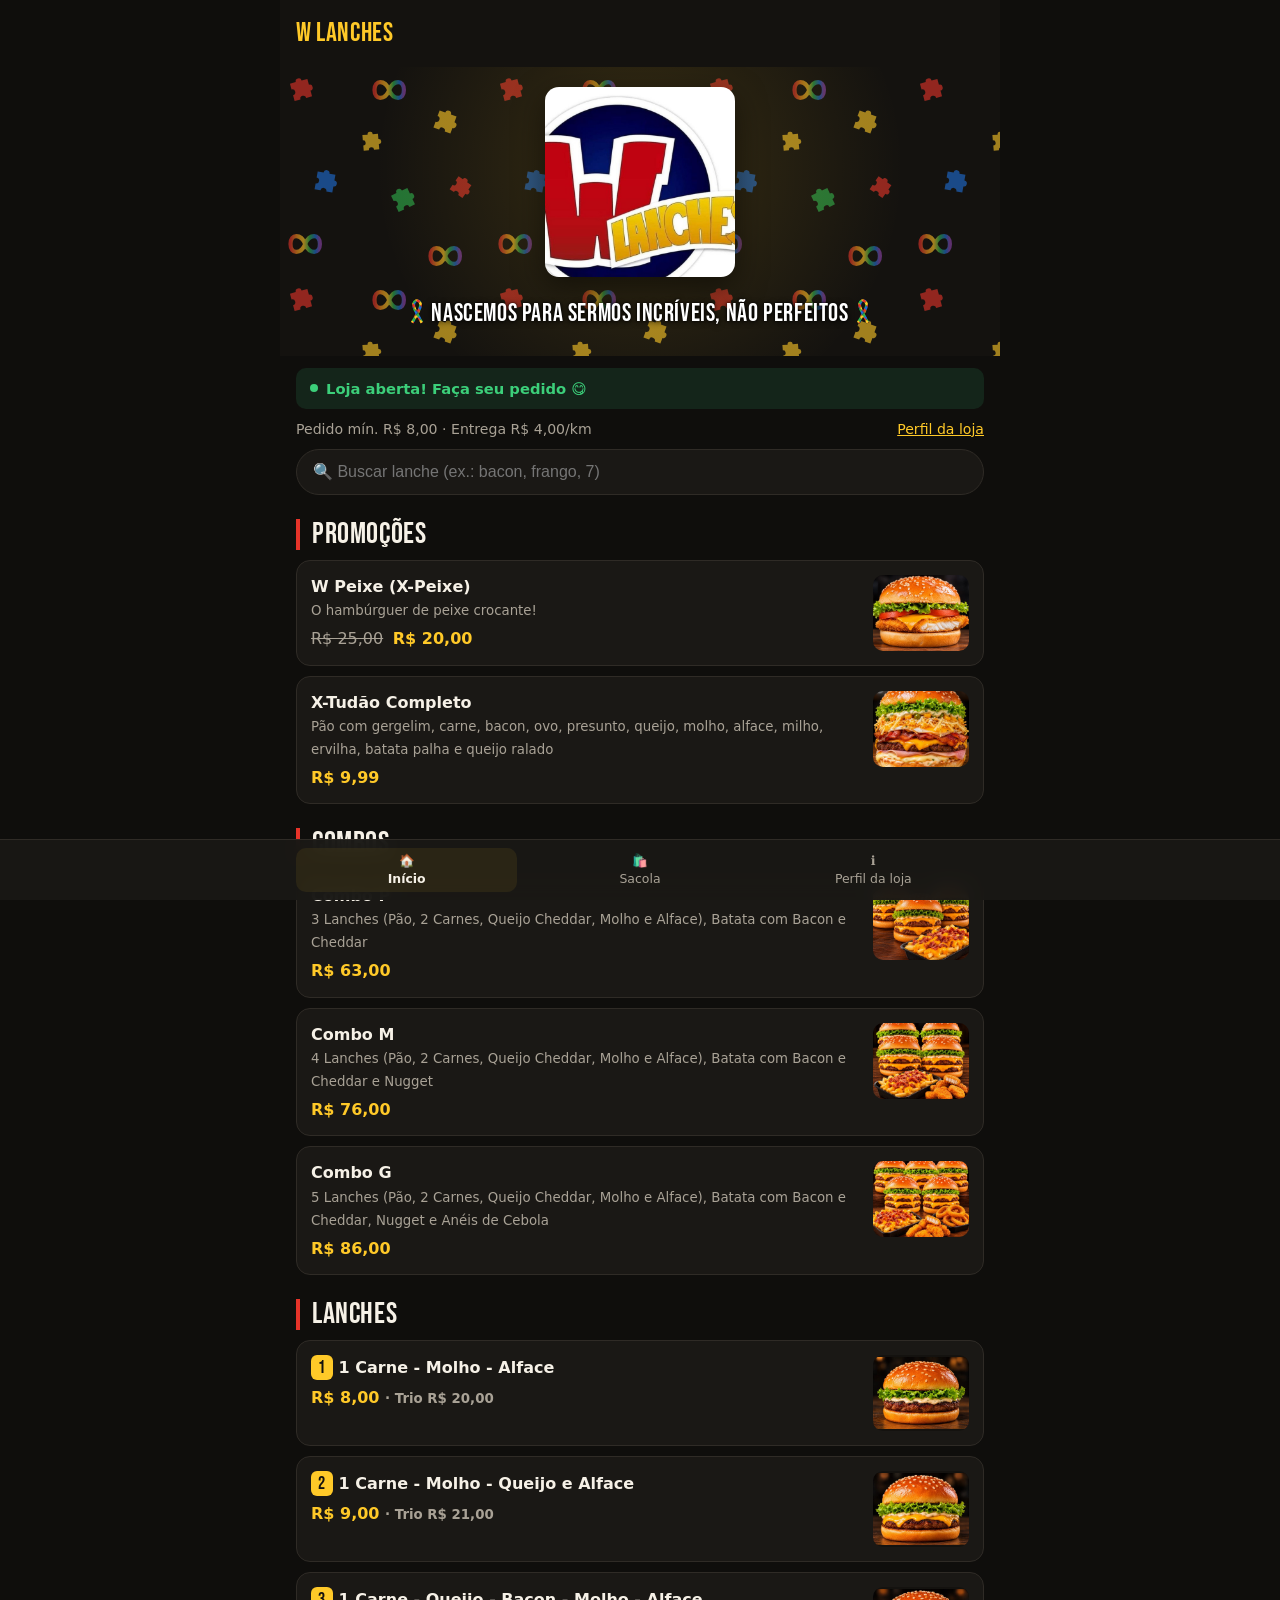
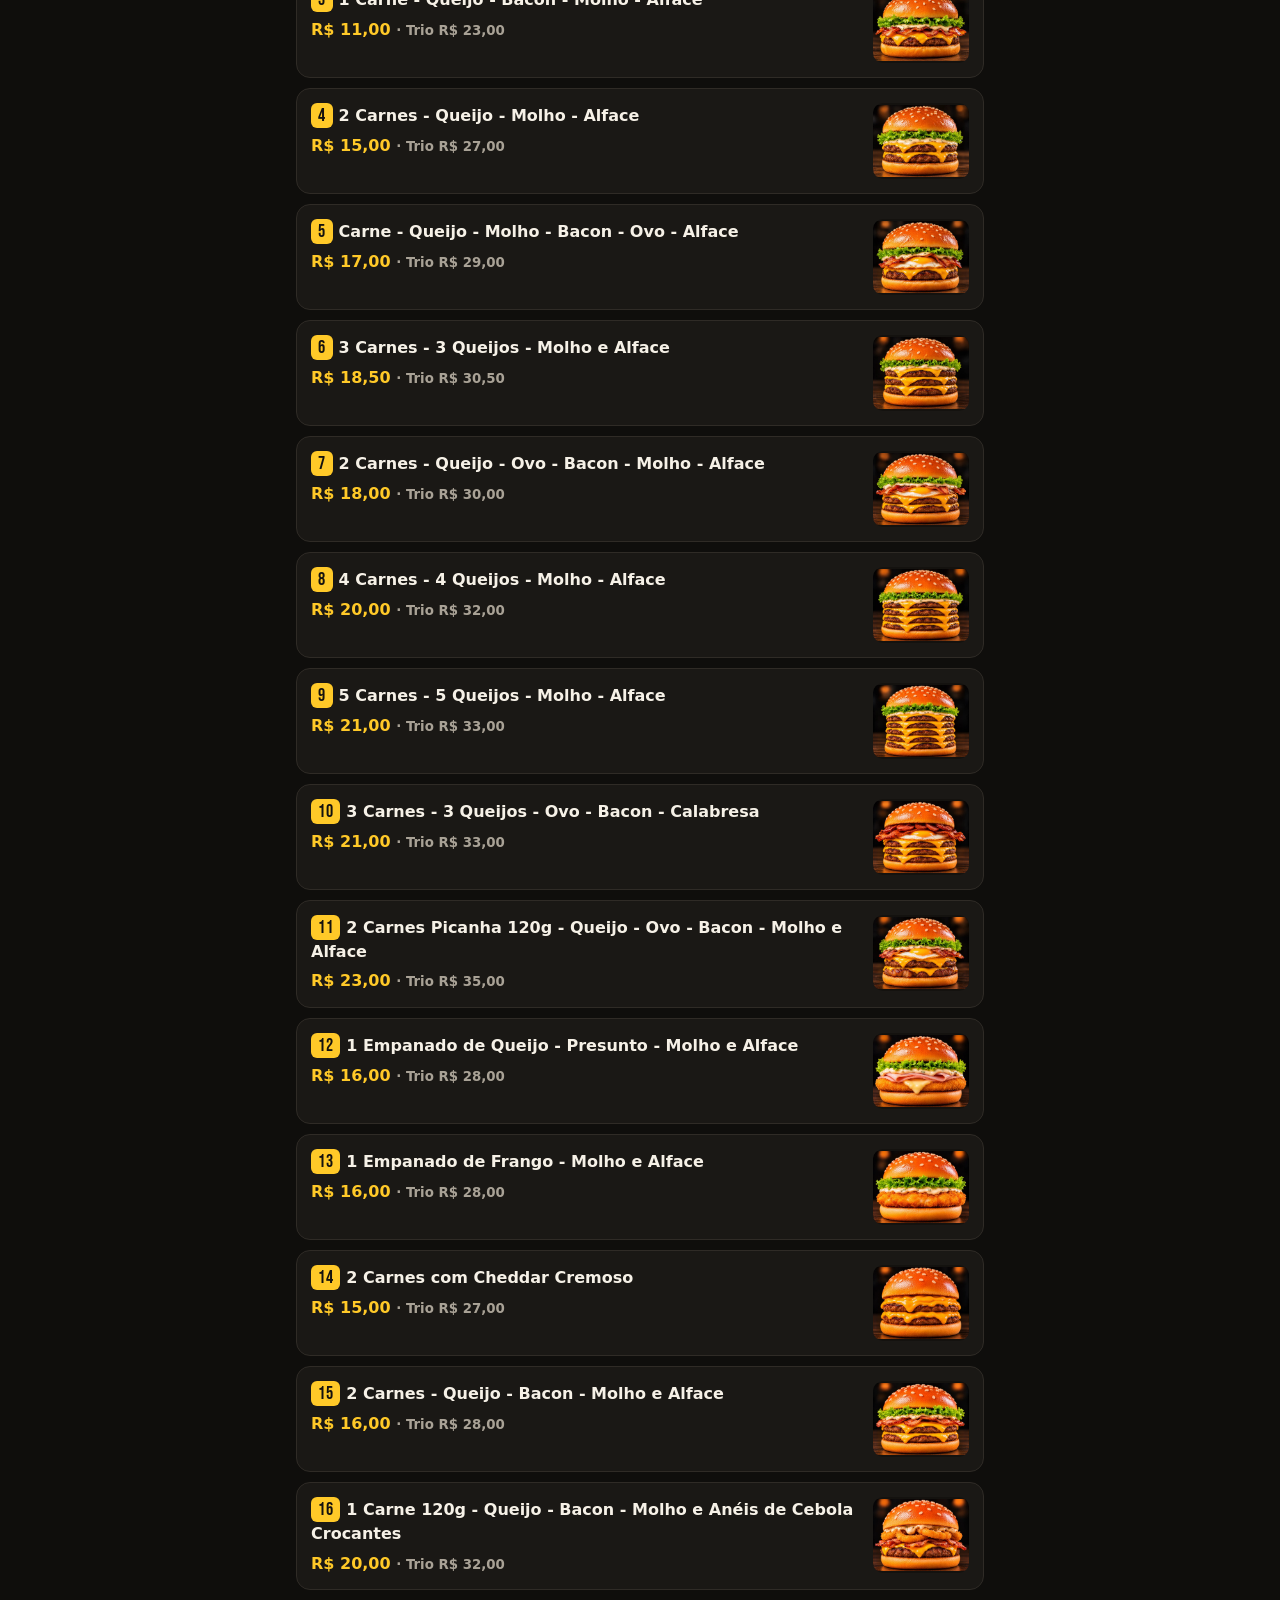
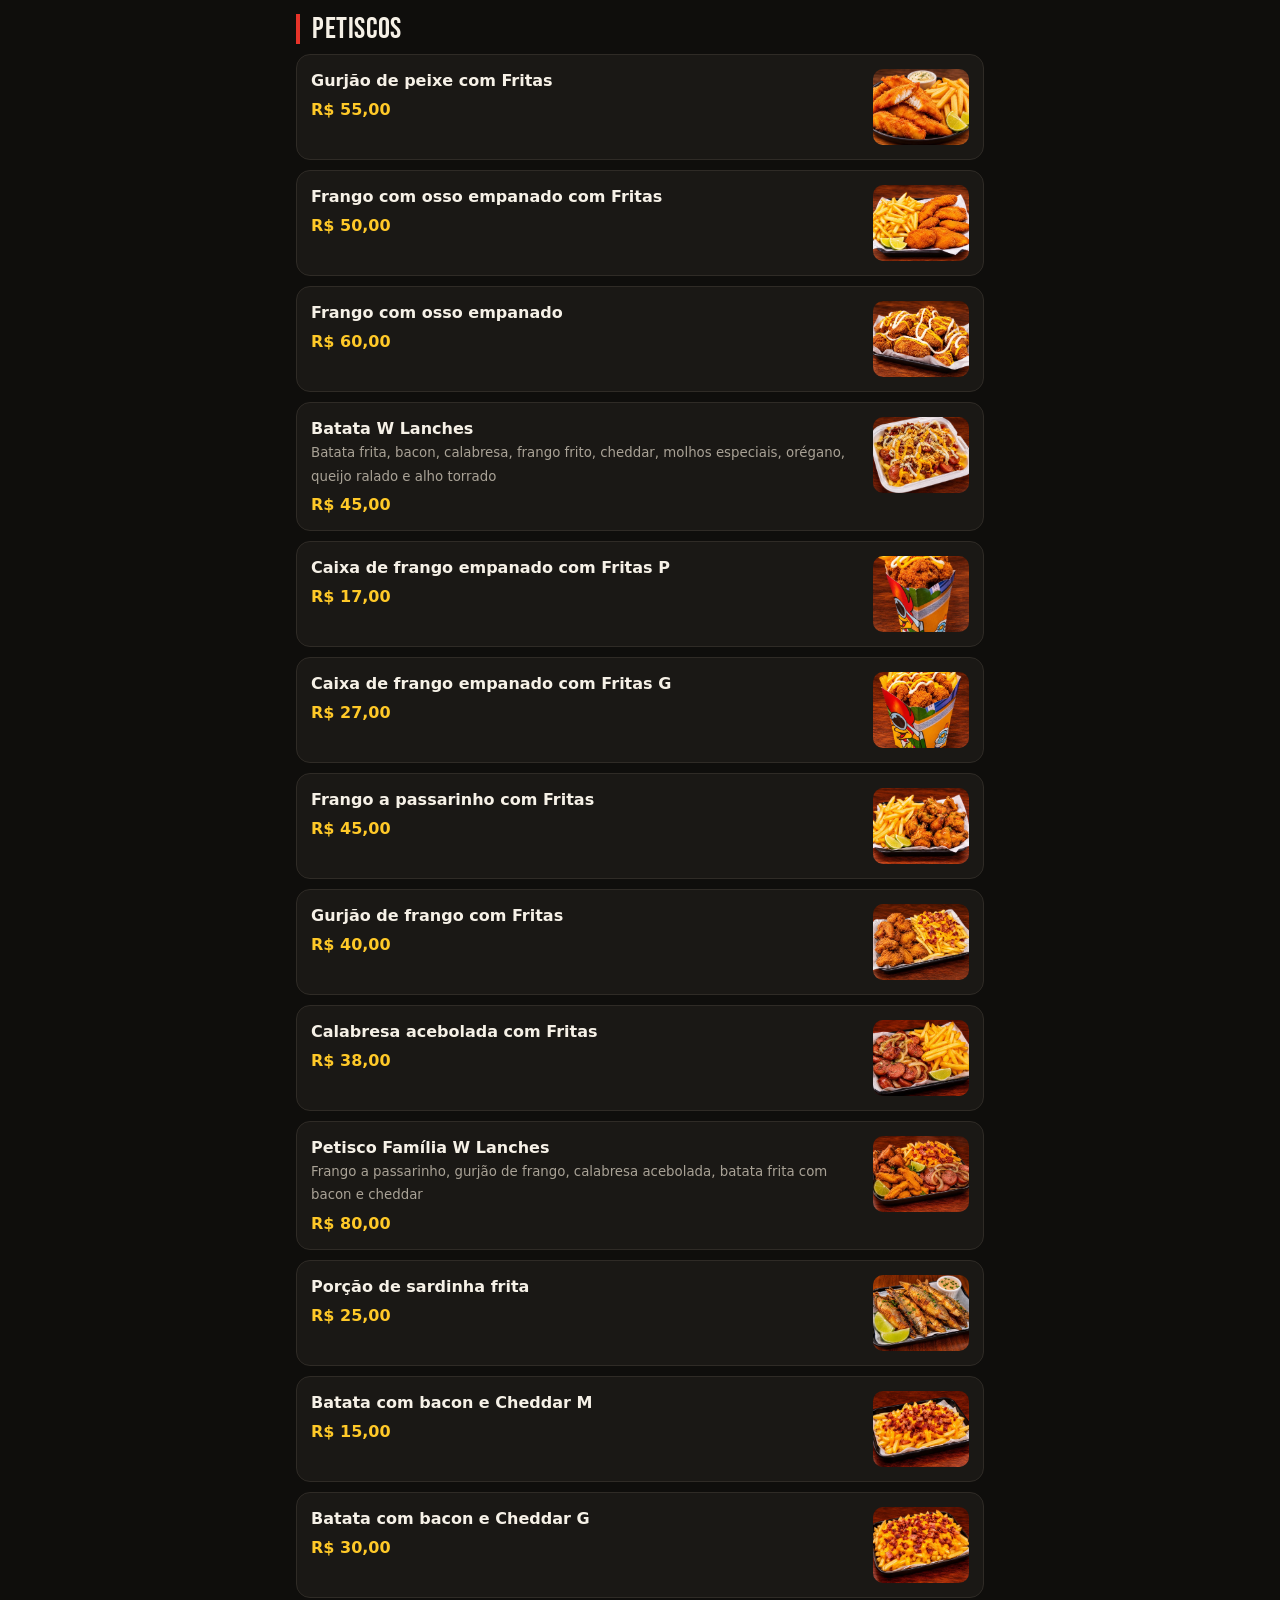
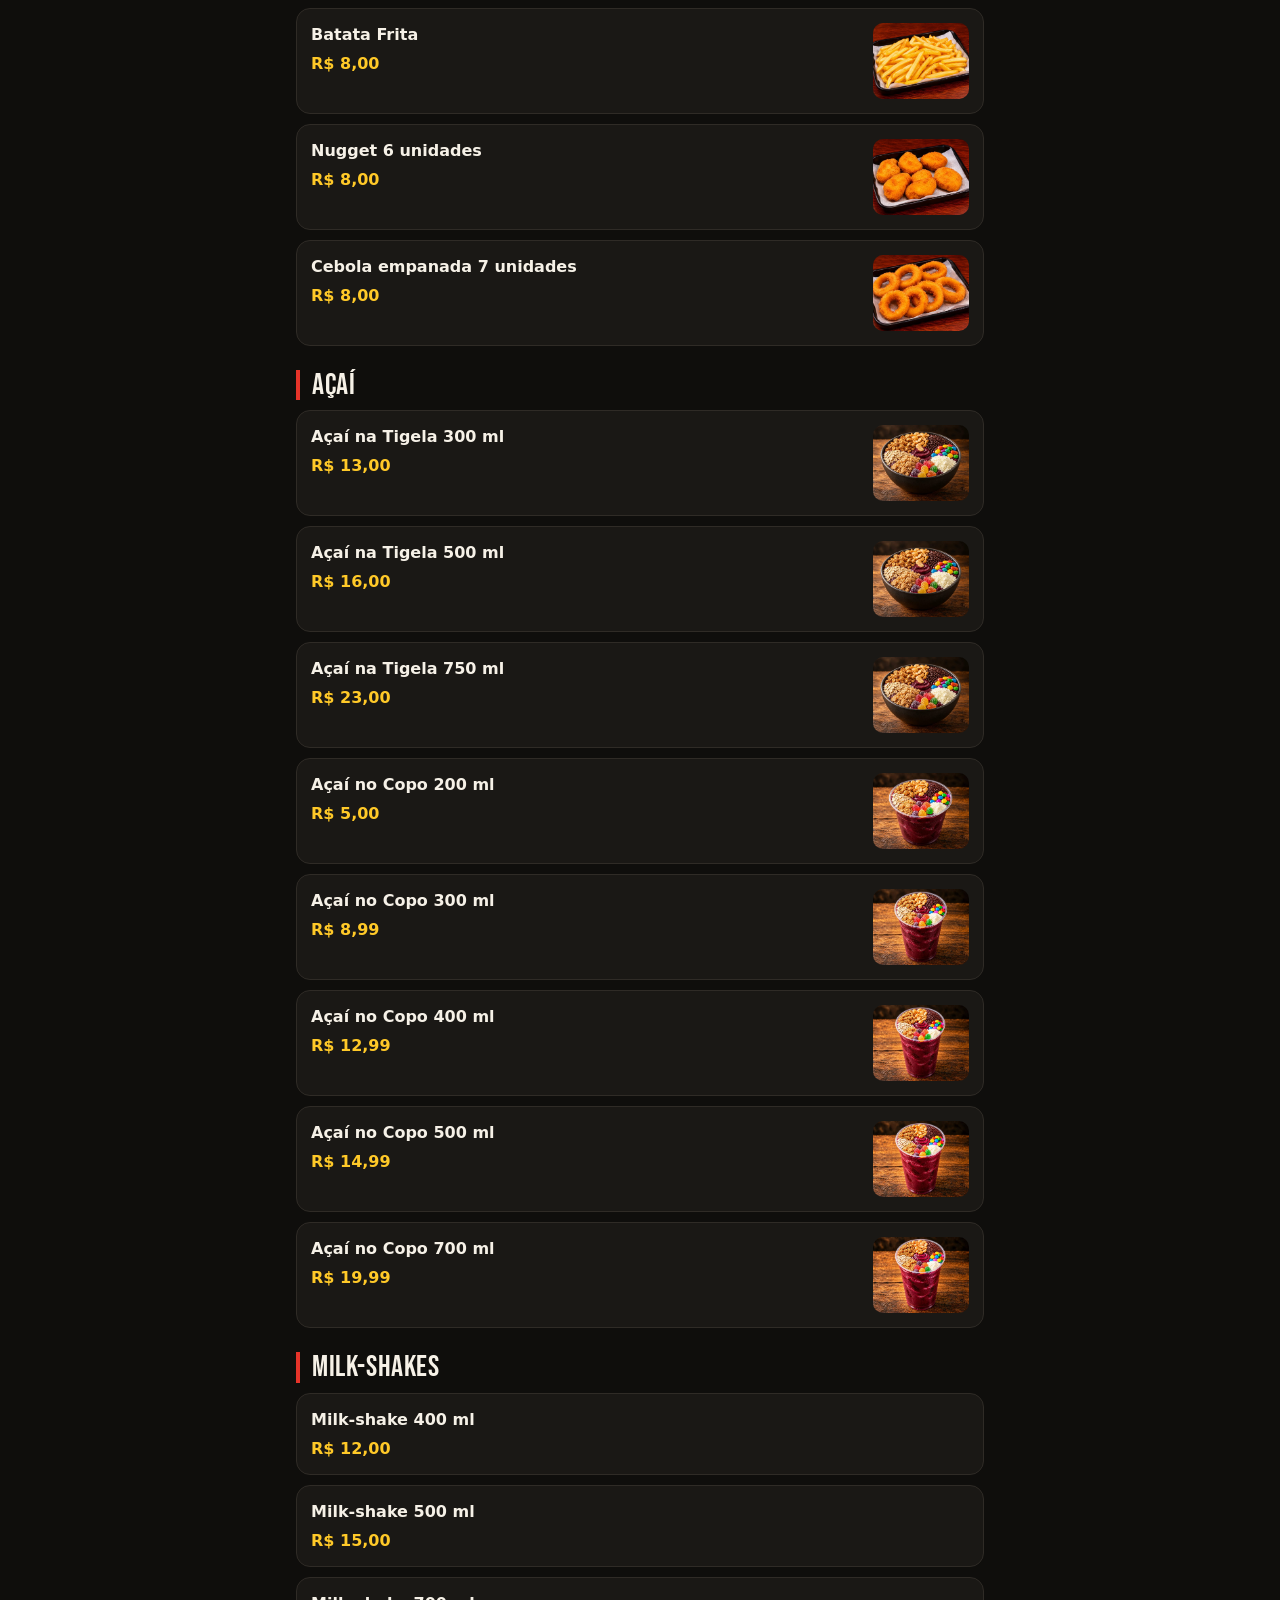
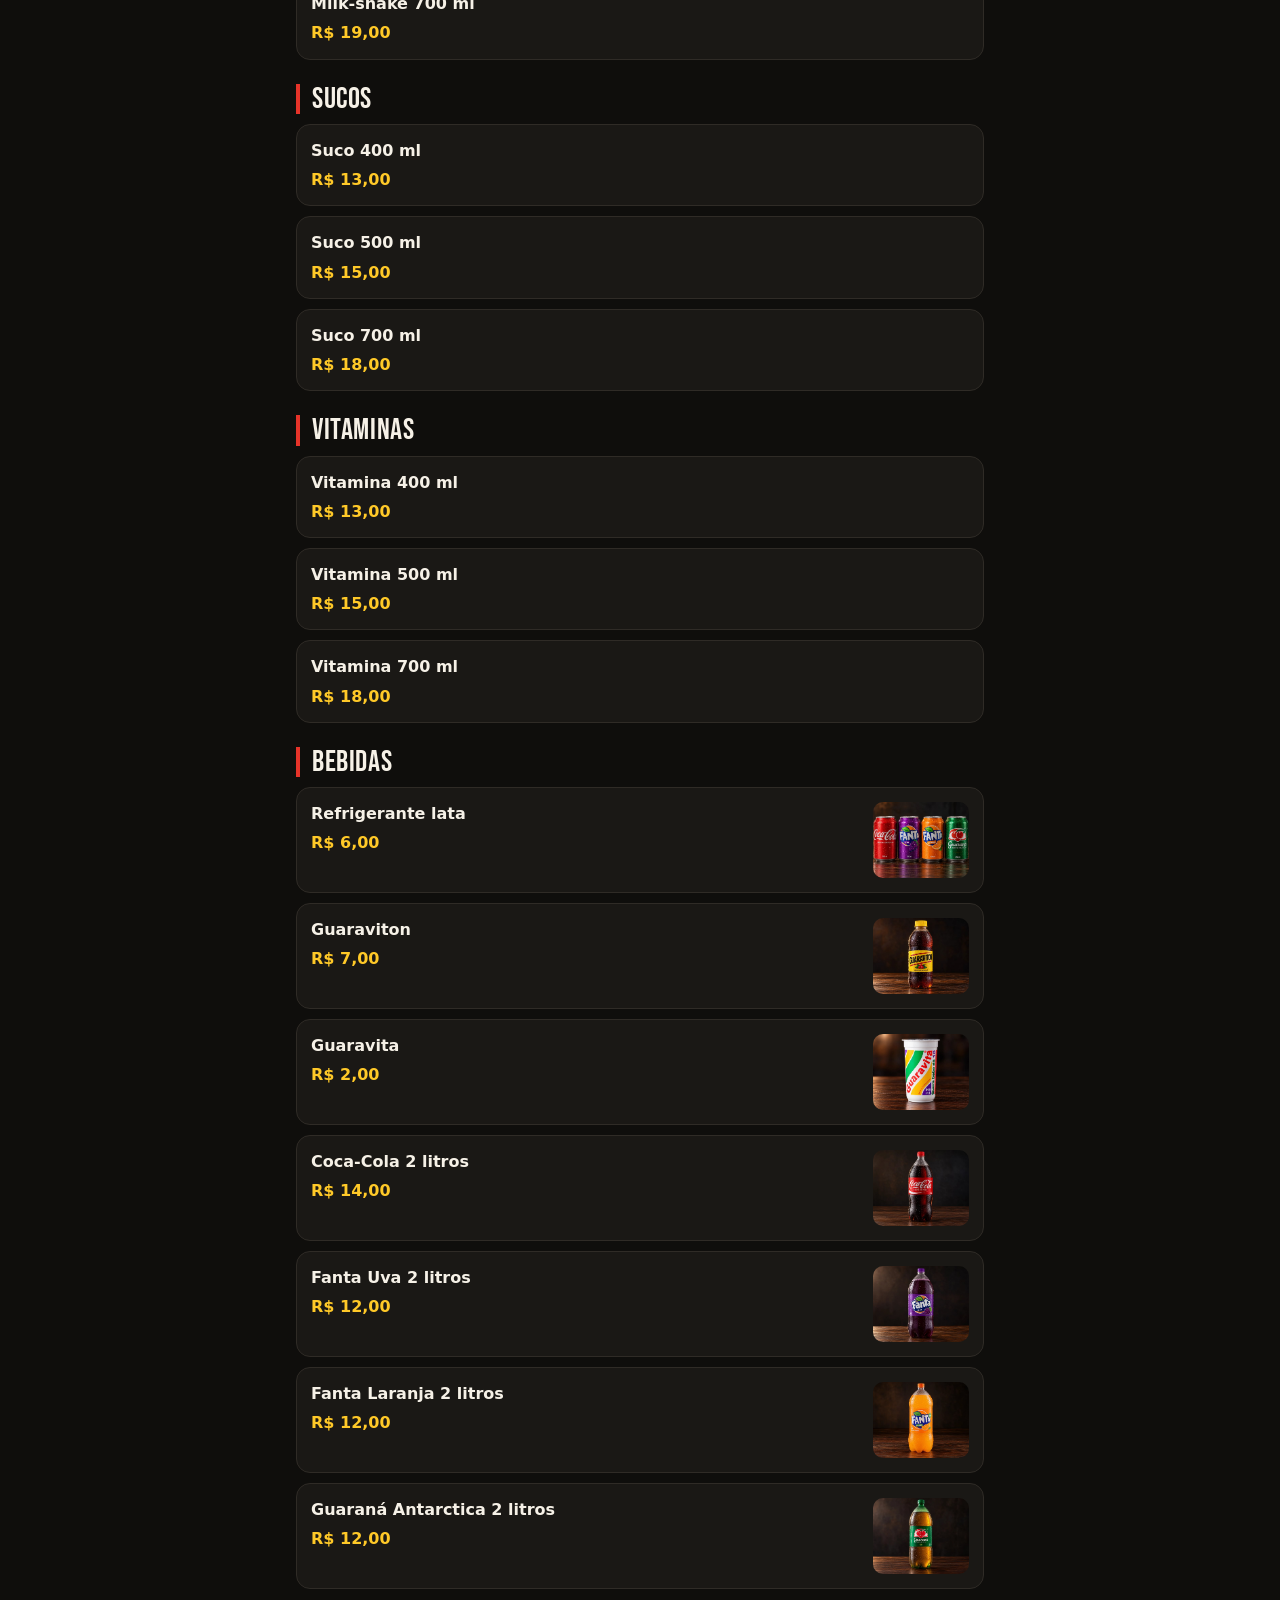
==== lanchonete/index.html @ 554df3c5 "Site W Lanches: cardápio, pedidos pelo WhatsApp, entrega e impressão Co-Authored-By: Claude Opus 5.5" ====
<!doctype html>
<html lang="pt-BR" class="escuro">
<head>
<meta charset="utf-8">
<meta name="viewport" content="width=device-width, initial-scale=1">
<title>W Lanches</title>
<meta name="description" content="W Lanches: aqui você pede pelo número. Monte seu pedido e envie pelo WhatsApp.">
<link rel="icon" href="img/icone.png">
<link rel="apple-touch-icon" href="img/icone.png">
<meta name="theme-color" content="#14120f">
<!-- Prévia do link no WhatsApp. ponytail: endereço absoluto; se o endereço do site mudar, troque aqui também -->
<meta property="og:title" content="W Lanches – Aqui você pede pelo número">
<meta property="og:description" content="Lanches, combos e petiscos em Belford Roxo. Monte seu pedido e envie pelo WhatsApp.">
<meta property="og:image" content="https://wlanches.wlanches-rj.workers.dev/img/logo-w.jpg">
<meta property="og:url" content="https://wlanches.wlanches-rj.workers.dev/">
<meta property="og:type" content="website">
<link rel="preconnect" href="https://fonts.googleapis.com">
<link href="https://fonts.googleapis.com/css2?family=Bebas+Neue&display=swap" rel="stylesheet">
<style>
  /* Paleta da marca: amarelo = ação, vermelho do "W" = destaque/alerta.
     Tema claro é o padrão; para voltar ao escuro, troque <html lang="pt-BR"> por <html lang="pt-BR" class="escuro"> */
  :root {
    color-scheme: light;
    --amarelo: #ffc928; --amarelo-forte: #f2b200; --preto: #14120f;
    --fundo: #ffffff; --superficie: #ffffff; --superficie-2: #f6f3ec; --linha: #ebe5d9;
    --texto: #1a1815; --texto-suave: #6b655b;
    --destaque: #c62a20; --vermelho: #e63329; --vermelho-texto: #c62a20; --verde: #1f8a4c;
    --sel: rgba(255,201,40,.2); --rodape: rgba(255,255,255,.96); --sombra: 0 2px 10px rgba(26,24,21,.06);
    --raio: 14px;
  }
  :root.escuro {
    color-scheme: dark;
    --fundo: #0f0e0c; --superficie: #1a1815; --superficie-2: #24211d; --linha: #2f2b26;
    --texto: #f6f1e7; --texto-suave: #a9a296;
    --destaque: var(--amarelo); --vermelho-texto: #ff7a6e; --verde: #3ccf7a;
    --sel: rgba(255,201,40,.08); --rodape: rgba(26,24,21,.96); --sombra: none;
  }
  * { box-sizing: border-box; margin: 0; }
  body { font-family: system-ui, sans-serif; background: var(--fundo); color: var(--texto); line-height: 1.45; }
  .app { max-width: 720px; margin: 0 auto; min-height: 100vh; padding-bottom: 88px; }
  h1, h2, .btn, .num { font-family: "Bebas Neue", Impact, sans-serif; letter-spacing: .6px; font-weight: 400; }
  a { color: var(--destaque); }
  :focus-visible { outline: 2px solid var(--amarelo); outline-offset: 2px; }

  .barra { display: flex; align-items: center; gap: 12px; padding: 14px 16px; background: var(--preto); position: sticky; top: 0; z-index: 2; }
  .barra h1 { font-size: 1.7rem; color: var(--amarelo); flex: 1; }
  .voltar { background: #2a2722; border: 0; color: #fff; font-size: 1.4rem; width: 36px; height: 36px; border-radius: 50%; cursor: pointer; }

  .status { margin: 12px 16px 0; padding: 10px 14px; border-radius: 10px; font-weight: 700; font-size: .92rem; display: flex; align-items: center; gap: 8px; }
  .status::before { content: ""; width: 8px; height: 8px; border-radius: 50%; background: currentColor; }
  .status.aberto { background: rgba(60,207,122,.12); color: var(--verde); }
  .status.fechado { background: rgba(230,51,41,.14); color: var(--vermelho-texto); }
  .linha-info { display: flex; justify-content: space-between; gap: 8px; padding: 10px 16px; font-size: .88rem; color: var(--texto-suave); }

  .topo { text-align: center; padding: 20px 16px 24px; background: radial-gradient(circle at 50% 35%, rgba(255,201,40,.16), transparent 65%), url(img/simbolos.svg) 0 0 / 210px 210px, var(--preto); }
  .topo img { max-width: 190px; width: 50%; height: auto; border-radius: var(--raio); box-shadow: 0 10px 30px rgba(0,0,0,.5); }
  .junto { white-space: nowrap; }
  .quebra { display: none; }
  @media (max-width: 600px) { .quebra { display: inline; } .app .topo h2 { font-size: 1.35rem; } }
  .fita { height: 1em; width: auto; vertical-align: -0.12em; margin: 0 6px; }
  .topo h2 { color: #fff; font-size: 1.55rem; margin-top: 12px; text-shadow: 0 1px 6px #000, 0 0 2px #000; }

  .busca { display: block; width: calc(100% - 32px); margin: 0 16px 8px; padding: 13px 16px; border-radius: 999px; border: 1px solid var(--linha); background: var(--superficie); color: var(--texto); font-size: 1rem; }
  .categoria { color: var(--texto); font-size: 1.9rem; margin: 24px 16px 10px; padding-left: 12px; border-left: 4px solid var(--vermelho); line-height: 1; }

  .produto { display: flex; gap: 14px; margin: 0 16px 10px; padding: 14px; background: var(--superficie); border: 1px solid var(--linha); border-radius: var(--raio); box-shadow: var(--sombra); cursor: pointer; text-decoration: none; color: inherit; transition: border-color .15s, transform .15s; }
  .produto:hover, .produto:focus-visible { border-color: var(--amarelo-forte); transform: translateY(-1px); }
  .produto .txt { flex: 1; }
  .produto b { display: block; font-weight: 650; }
  .produto small { color: var(--texto-suave); }
  .de { color: var(--texto-suave); font-weight: 400; margin-right: 4px; }
  .preco { color: var(--destaque); font-weight: 800; margin-top: 6px; }
  .produto img { width: 96px; height: 76px; object-fit: contain; background: var(--preto); border-radius: 10px; flex-shrink: 0; }
  .num { display: inline-block; background: var(--amarelo); color: var(--preto); padding: 0 7px; border-radius: 6px; margin-right: 6px; font-size: 1.15rem; line-height: 1.4; }

  .detalhe img { width: 100%; height: 240px; object-fit: contain; background: var(--preto); }
  .bloco { padding: 16px; }
  .bloco h2 { font-size: 1.7rem; }
  .bloco p { color: var(--texto-suave); }
  .titulo-sec { background: var(--superficie-2); padding: 10px 16px; font-size: .8rem; font-weight: 700; text-transform: uppercase; letter-spacing: .08em; color: var(--texto-suave); display: flex; justify-content: space-between; align-items: center; }
  .titulo-sec small { background: var(--amarelo); color: var(--preto); padding: 2px 8px; border-radius: 999px; font-size: .7rem; }
  .opcao { display: flex; justify-content: space-between; align-items: center; gap: 12px; padding: 14px 16px; border-bottom: 1px solid var(--linha); cursor: pointer; transition: background .15s; }
  .opcao:has(input:checked) { background: var(--sel); }
  .opcao input { width: 20px; height: 20px; accent-color: var(--amarelo); vertical-align: middle; margin-left: 6px; }
  textarea, input[type=text], input[type=tel], select { width: 100%; padding: 12px 14px; border-radius: 10px; border: 1px solid var(--linha); background: var(--superficie); color: var(--texto); font: inherit; }
  textarea:focus, input:focus, select:focus { border-color: var(--amarelo-forte); outline: none; }
  label.campo { display: block; margin: 14px 0 6px; font-weight: 600; font-size: .92rem; }

  .rodape { position: fixed; bottom: 0; left: 0; right: 0; background: var(--rodape); backdrop-filter: blur(8px); border-top: 1px solid var(--linha); z-index: 3; }
  .rodape .dentro { max-width: 720px; margin: 0 auto; display: flex; gap: 12px; padding: 12px 16px; align-items: center; }
  .qtd { display: flex; align-items: center; gap: 12px; font-weight: 700; }
  .qtd button { width: 36px; height: 36px; border-radius: 50%; border: 0; background: var(--superficie-2); color: var(--destaque); font-size: 1.3rem; cursor: pointer; }
  .qtd button:hover { background: var(--linha); }
  .btn { flex: 1; display: block; text-align: center; background: var(--amarelo); color: var(--preto); border: 0; padding: 13px 18px; border-radius: 12px; font-size: 1.45rem; cursor: pointer; text-decoration: none; box-shadow: 0 6px 18px rgba(255,201,40,.22); transition: background .15s; }
  .btn:hover { background: var(--amarelo-forte); }
  .btn:disabled { background: var(--superficie-2); color: var(--texto-suave); box-shadow: none; cursor: not-allowed; }

  .nav { justify-content: space-around; padding-top: 8px !important; padding-bottom: 8px !important; }
  .nav a { color: var(--texto-suave); text-decoration: none; text-align: center; font-size: .78rem; flex: 1; padding: 4px 0; border-radius: 10px; }
  .nav a.ativo { color: var(--texto); font-weight: 700; background: var(--sel); }
  .nav .contador { background: var(--vermelho); color: #fff; border-radius: 999px; padding: 0 7px; font-size: .72rem; margin-left: 4px; font-weight: 700; }

  .item-sacola { display: flex; gap: 12px; justify-content: space-between; align-items: center; margin: 10px 16px; padding: 14px; background: var(--superficie); border: 1px solid var(--linha); border-radius: var(--raio); box-shadow: var(--sombra); }
  .dica { color: var(--texto-suave); font-size: .85rem; font-weight: 400; }
  .btn-sec { display: block; width: 100%; margin-top: 10px; padding: 12px; border-radius: 10px; border: 1px solid var(--amarelo); background: none; color: var(--amarelo); font: inherit; font-weight: 700; cursor: pointer; }
  #infoTaxa { margin-top: 8px; }
  .remover { background: none; border: 0; color: var(--vermelho-texto); font: inherit; font-size: .88rem; font-weight: 700; padding: 6px 0 0; cursor: pointer; }
  .item-sacola small { color: var(--texto-suave); display: block; }
  .totais { margin: 0 16px; padding: 14px; background: var(--superficie-2); border-radius: var(--raio); }
  .totais div { display: flex; justify-content: space-between; padding: 3px 0; color: var(--texto-suave); }
  .totais .total { font-weight: 800; font-size: 1.2rem; color: var(--destaque); border-top: 1px solid var(--linha); margin-top: 6px; padding-top: 8px; }
  .vazio { text-align: center; padding: 48px 16px; color: var(--texto-suave); }
  .lista-info div { display: flex; justify-content: space-between; padding: 10px 16px; border-bottom: 1px solid var(--linha); }
  .lista-info .hoje { font-weight: 700; background: var(--sel); }
  .aviso { position: fixed; left: 50%; bottom: 96px; transform: translateX(-50%); background: var(--texto); color: var(--fundo); padding: 10px 20px; border-radius: 999px; font-weight: 700; z-index: 4; box-shadow: 0 8px 24px rgba(0,0,0,.4); }
  img.escuro { background: var(--preto) !important; }
  .produto img.foto { object-fit: cover; } /* fotos reais preenchem a miniatura */
  [hidden] { display: none !important; }
</style>
</head>
<body>
<div class="app" id="app"></div>
<nav class="rodape" id="nav"><div class="dentro nav">
  <a href="#/" data-v="inicio">🏠<br>Início</a>
  <a href="#/sacola" data-v="sacola">🛍️<br>Sacola<span class="contador" id="contador" hidden></span></a>
  <a href="#/perfil" data-v="perfil">ℹ️<br>Perfil da loja</a>
</div></nav>
<div class="aviso" id="aviso" hidden role="status"></div>

<script>
// ===== Dados da loja: edite aqui =====
const LOJA = {
  nome: "W Lanches",
  whatsapp: "5521992465470",           // 55 + DDD + número, só dígitos
  endereco: "Av. Bob Kennedy, Lote 12, Quadra 16, Loja A – Nova Piam, Belford Roxo – RJ, 26115-560",
  pedidoMinimo: 8,
  telefone: "(21) 99246-5470",
  instagram: "wlanches0",
  taxaKm: 4,                           // entrega: R$ por km, arredondando o km para cima
  lat: -22.7392161, lon: -43.393849,  // pino "Wlanches" no Google Maps
  // Domingo até sábado. "" = fechado. Formato "HH:MM-HH:MM"
  horarios: ["16:00-23:59", "", "", "14:00-22:00", "14:00-22:00", "14:00-23:59", "14:00-23:59"],
  pagamentos: ["Pix", "Cartão", "Dinheiro"],
};

// [descrição, preço sanduíche, preço trio]. A foto é img/<número>.jpg
const LANCHES = [
  ["1 Carne - Molho - Alface", 8, 20],
  ["1 Carne - Molho - Queijo e Alface", 9, 21],
  ["1 Carne - Queijo - Bacon - Molho - Alface", 11, 23],
  ["2 Carnes - Queijo - Molho - Alface", 15, 27],
  ["Carne - Queijo - Molho - Bacon - Ovo - Alface", 17, 29],
  ["3 Carnes - 3 Queijos - Molho e Alface", 18.5, 30.5],
  ["2 Carnes - Queijo - Ovo - Bacon - Molho - Alface", 18, 30],
  ["4 Carnes - 4 Queijos - Molho - Alface", 20, 32],
  ["5 Carnes - 5 Queijos - Molho - Alface", 21, 33],
  ["3 Carnes - 3 Queijos - Ovo - Bacon - Calabresa", 21, 33],
  ["2 Carnes Picanha 120g - Queijo - Ovo - Bacon - Molho e Alface", 23, 35],
  ["1 Empanado de Queijo - Presunto - Molho e Alface", 16, 28],
  ["1 Empanado de Frango - Molho e Alface", 16, 28],
  ["2 Carnes com Cheddar Cremoso", 15, 27],
  ["2 Carnes - Queijo - Bacon - Molho e Alface", 16, 28],
  ["1 Carne 120g - Queijo - Bacon - Molho e Anéis de Cebola Crocantes", 20, 32],
];

// [nome, descrição, preço, foto]
const COMBOS = [
  ["Combo P", "3 Lanches (Pão, 2 Carnes, Queijo Cheddar, Molho e Alface), Batata com Bacon e Cheddar", 63, "img/combo-p-foto.jpg"],
  ["Combo M", "4 Lanches (Pão, 2 Carnes, Queijo Cheddar, Molho e Alface), Batata com Bacon e Cheddar e Nugget", 76, "img/combo-m-foto.jpg"],
  ["Combo G", "5 Lanches (Pão, 2 Carnes, Queijo Cheddar, Molho e Alface), Batata com Bacon e Cheddar, Nugget e Anéis de Cebola", 86, "img/combo-g-foto.jpg"],
];

// [nome, descrição, preço, preço antigo ("de"), foto, mostra os molhos especiais grátis?]
const PROMOCOES = [
  ["W Peixe (X-Peixe)", "O hambúrguer de peixe crocante!", 20, 25, "img/promo-peixe-foto.jpg"],
  ["X-Tudão Completo", "Pão com gergelim, carne, bacon, ovo, presunto, queijo, molho, alface, milho, ervilha, batata palha e queijo ralado", 9.99, null, "img/promo-xtudao-foto.jpg", true],
];

// [nome, preço, foto (opcional), descrição (opcional)]
const PETISCOS = [
  ["Gurjão de peixe com Fritas", 55, "img/petisco-1.jpg"],
  ["Frango com osso empanado com Fritas", 50, "img/petisco-2.jpg"],
  ["Frango com osso empanado", 60, "img/petisco-3.jpg"],
  ["Batata W Lanches", 45, "img/petisco-4.jpg", "Batata frita, bacon, calabresa, frango frito, cheddar, molhos especiais, orégano, queijo ralado e alho torrado"],
  ["Caixa de frango empanado com Fritas P", 17, "img/petisco-5.jpg"],
  ["Caixa de frango empanado com Fritas G", 27, "img/petisco-6.jpg"],
  ["Frango a passarinho com Fritas", 45, "img/petisco-7.jpg"],
  ["Gurjão de frango com Fritas", 40, "img/petisco-8.jpg"],
  ["Calabresa acebolada com Fritas", 38, "img/petisco-9.jpg"],
  ["Petisco Família W Lanches", 80, "img/petisco-10.jpg", "Frango a passarinho, gurjão de frango, calabresa acebolada, batata frita com bacon e cheddar"],
  ["Porção de sardinha frita", 25, "img/petisco-11.jpg"],
  ["Batata com bacon e Cheddar M", 15, "img/petisco-12.jpg"],
  ["Batata com bacon e Cheddar G", 30, "img/petisco-13.jpg"],
  ["Batata Frita", 8, "img/petisco-14.jpg"],
  ["Nugget 6 unidades", 8, "img/petisco-15.jpg"],
  ["Cebola empanada 7 unidades", 8, "img/petisco-16.jpg"],
];

// [nome, preço]
const ACAI = [
  ["Açaí na Tigela 300 ml", 13, "img/acai-tigela.jpg"],
  ["Açaí na Tigela 500 ml", 16, "img/acai-tigela.jpg"],
  ["Açaí na Tigela 750 ml", 23, "img/acai-tigela.jpg"],
  ["Açaí no Copo 200 ml", 5, "img/acai-copo-200.jpg"],
  ["Açaí no Copo 300 ml", 8.99, "img/acai-copo-300.jpg"],
  ["Açaí no Copo 400 ml", 12.99, "img/acai-copo-400.jpg"],
  ["Açaí no Copo 500 ml", 14.99, "img/acai-copo-500.jpg"],
  ["Açaí no Copo 700 ml", 19.99, "img/acai-copo-700.jpg"],
];

// Sabores de refri lata para o Trio
// Açaí: acompanhamentos (marcar quantos quiser, sem custo) e calda (escolher uma)
const ACOMPANHAMENTOS = ["Granola", "Amendoim", "Granulado", "Disquete", "Aveia", "Paçoca", "Jujuba", "Leite em pó", "Biscoitinho"];
const CALDAS = ["Maracujá", "Chocolate", "Uva", "Morango", "Leite condensado", "Chocolate branco"];

const REFRIS = ["Coca-Cola", "Coca-Cola Zero", "Fanta Uva", "Fanta Laranja", "Sprite", "Guaraná Antarctica"]; // vazio = não pergunta o sabor

// Lanches: complementos e molhos especiais grátis (marcar quantos quiser)
const COMPLEMENTOS = ["Milho", "Ervilha", "Queijo ralado", "Batata palha"];
const MOLHOS = ["Maionese de bacon", "Molho tártaro", "Barbecue", "Molho verde"];

// Adicionais que aparecem nos lanches: [nome, preço]
const ADICIONAIS = [
  ["Picanha", 7],
  ["Hambúrguer", 5],
  ["Cheddar", 3],
  ["Bacon", 3],
  ["Ovo", 3],
  ["Picles", 3],
];
// =====================================

// [nome, preço]; o sabor é escolhido na tela do produto
const MILKSHAKES = [["Milk-shake 400 ml", 12], ["Milk-shake 500 ml", 15], ["Milk-shake 700 ml", 19]];
const SABORES_MILKSHAKE = ["Morango", "Maracujá", "Uva", "Doce de leite", "Ovomaltine"];
// [nome, preço, foto (opcional)]
const SUCOS = [["Suco 400 ml", 13], ["Suco 500 ml", 15], ["Suco 700 ml", 18]];
const VITAMINAS = [["Vitamina 400 ml", 13], ["Vitamina 500 ml", 15], ["Vitamina 700 ml", 18]];
const SABORES_SUCO = ["Manga", "Morango", "Maracujá", "Abacaxi"]; // vale para suco e vitamina

// [nome, preço, escolhas (null = nenhuma): [[título, opções]], foto]
const BEBIDAS = [
  ["Refrigerante lata", 6, [["Sabor", REFRIS]], "img/bebida-latas-hd.jpg"],
  ["Guaraviton", 7, null, "img/bebida-guaraviton-hd.jpg"],
  ["Guaravita", 2, null, "img/bebida-guaravita-hd.jpg"],
  ["Coca-Cola 2 litros", 14, null, "img/bebida-coca-2l-hd.jpg"],
  ["Fanta Uva 2 litros", 12, null, "img/bebida-fanta-uva-2l-hd.jpg"],
  ["Fanta Laranja 2 litros", 12, null, "img/bebida-fanta-laranja-2l-hd.jpg"],
  ["Guaraná Antarctica 2 litros", 12, null, "img/bebida-guarana-2l-hd.jpg"],
];

// Tudo numa lista só; o índice aqui é o id usado na sacola e em #/produto/<id>
const ITENS = [
  ...PROMOCOES.map(([titulo, desc, sand, de, img, molhos]) => ({ cat: "Promoções", titulo, desc, sand, de, img, molhos })),
  ...COMBOS.map(([titulo, desc, sand, img]) => ({ cat: "Combos", titulo, desc, sand, img })),
  ...LANCHES.map(([desc, sand, trio], i) => ({ cat: "Lanches", num: i + 1, titulo: `Nº ${i + 1}`, desc, sand, trio, img: `img/lanche-${i + 1}.jpg` })),
  ...PETISCOS.map(([titulo, sand, img, desc = ""]) => ({ cat: "Petiscos", titulo, desc, sand, img })),
  ...ACAI.map(([titulo, sand, img]) => ({ cat: "Açaí", titulo, desc: "", sand, img })),
  ...MILKSHAKES.map(([titulo, sand]) => ({ cat: "Milk-shakes", titulo, desc: "", sand, escolhas: [["Sabor", SABORES_MILKSHAKE]] })),
  ...SUCOS.map(([titulo, sand, img]) => ({ cat: "Sucos", titulo, desc: "", sand, img, escolhas: [["Sabor", SABORES_SUCO]] })),
  ...VITAMINAS.map(([titulo, sand, img]) => ({ cat: "Vitaminas", titulo, desc: "", sand, img, escolhas: [["Sabor", SABORES_SUCO]] })),
  ...BEBIDAS.map(([titulo, sand, escolhas, img]) => ({ cat: "Bebidas", titulo, desc: "", sand, escolhas: escolhas || undefined, img })),
];
const SEM_OBS = ["Milk-shakes", "Sucos", "Vitaminas", "Bebidas"]; // categorias sem campo de observações
const CATEGORIAS = [...new Set(ITENS.map(i => i.cat))];

const DIAS = ["Domingo", "Segunda", "Terça", "Quarta", "Quinta", "Sexta", "Sábado"];
const real = v => v.toLocaleString("pt-BR", { style: "currency", currency: "BRL" });
const esc = s => String(s).replace(/[&<>"']/g, c => `&#${c.charCodeAt(0)};`);
const app = document.getElementById("app");

// ponytail: horário que passa da meia-noite (ex. "18:00-02:00") conta como aberto de madrugada no mesmo dia da semana, não no dia seguinte
function estaAberto(agora = new Date()) {
  const h = LOJA.horarios[agora.getDay()];
  if (!h) return false;
  const [ini, fim] = h.split("-").map(t => { const [a, b] = t.split(":"); return +a * 60 + +b; });
  const min = agora.getHours() * 60 + agora.getMinutes();
  return fim > ini ? min >= ini && min < fim : min >= ini || min < fim;
}
function textoStatus() {
  if (estaAberto()) return "Loja aberta! Faça seu pedido 😋";
  const h = LOJA.horarios[new Date().getDay()];
  return h ? `Loja fechada, abre hoje às ${h.split("-")[0]}` : "Loja fechada hoje";
}

// Sacola: [{ n, trio, adds: [índices de ADICIONAIS], qtd, obs }]. Fica salva só neste navegador.
let sacola = [];
const CHAVE = "sacola-v5"; // muda sempre que a ordem do cardápio muda (ids antigos apontariam pro item errado)
try { sacola = JSON.parse(localStorage.getItem(CHAVE)) || []; } catch {}
const salvar = () => { try { localStorage.setItem(CHAVE, JSON.stringify(sacola)); } catch {} atualizarContador(); };
const somaAdds = adds => (adds || []).reduce((s, a) => s + ADICIONAIS[a][1], 0);
const precoItem = i => ((i.trio ? ITENS[i.n].trio : ITENS[i.n].sand) + somaAdds(i.adds)) * i.qtd;
const subtotal = () => sacola.reduce((s, i) => s + precoItem(i), 0);
const nomeItem = i => ITENS[i.n].titulo + (ITENS[i.n].trio == null ? "" : i.trio ? ` (Trio${i.refri ? ` – ${i.refri}` : ""})` : " (Sanduíche)")
  + (i.adds?.length ? ` + ${i.adds.map(a => ADICIONAIS[a][0]).join(", ")}` : "");
const selo = it => it.num ? `<span class="num">${it.num}</span>${it.desc}` : it.titulo;

function atualizarContador() {
  const c = document.getElementById("contador");
  const qtd = sacola.reduce((s, i) => s + i.qtd, 0);
  c.textContent = qtd; c.hidden = !qtd;
}
function avisar(msg) {
  const a = document.getElementById("aviso");
  a.textContent = msg; a.hidden = false;
  clearTimeout(avisar.t); avisar.t = setTimeout(() => a.hidden = true, 2000);
}
const barra = (titulo, voltar) => `<div class="barra">${voltar ? `<button class="voltar" onclick="history.length > 1 ? history.back() : location.hash='#/'" aria-label="Voltar">‹</button>` : ""}<h1>${titulo}</h1></div>`;
const statusHTML = () => `<div class="status ${estaAberto() ? "aberto" : "fechado"}">${textoStatus()}</div>`;

// ===== Telas =====
function telaInicio() {
  app.innerHTML = `
    ${barra(LOJA.nome)}
    <div class="topo">
      <img src="img/logo-w.jpg" alt="Logo ${LOJA.nome}" width="600" height="600">
      <h2>
        <span class="junto"><svg class="fita" viewBox="0 0 60 92" role="img" aria-label="Fita da conscientização do autismo">
          <defs><pattern id="fitaPz" width="24" height="24" patternUnits="userSpaceOnUse" patternTransform="rotate(45)">
            <rect width="12" height="12" fill="#e63329"/><rect x="12" width="12" height="12" fill="#ffc928"/>
            <rect y="12" width="12" height="12" fill="#1e6fd9"/><rect x="12" y="12" width="12" height="12" fill="#2bb24c"/>
          </pattern></defs>
          <path d="M12 88 38 40C47 24 43 6 30 6S13 24 22 40l26 48" fill="none" stroke="#000" stroke-width="13"/>
          <path d="M12 88 38 40C47 24 43 6 30 6S13 24 22 40l26 48" fill="none" stroke="url(#fitaPz)" stroke-width="11"/>
        </svg>Nascemos</span> para sermos incríveis,<br class="quebra"> não
        <span class="junto">perfeitos<svg class="fita" viewBox="0 0 60 92" role="img" aria-label="Fita da conscientização do autismo">
          <path d="M12 88 38 40C47 24 43 6 30 6S13 24 22 40l26 48" fill="none" stroke="#000" stroke-width="13"/>
          <path d="M12 88 38 40C47 24 43 6 30 6S13 24 22 40l26 48" fill="none" stroke="url(#fitaPz)" stroke-width="11"/>
        </svg></span>
      </h2>
    </div>
    ${statusHTML()}
    <div class="linha-info"><span>Pedido mín. ${real(LOJA.pedidoMinimo)} · Entrega ${real(LOJA.taxaKm)}/km</span><a href="#/perfil">Perfil da loja</a></div>
    <input class="busca" id="busca" type="search" placeholder="🔍 Buscar lanche (ex.: bacon, frango, 7)" aria-label="Buscar lanche">
    <div id="lista"></div>`;
  const lista = document.getElementById("lista");
  const desenhar = (q = "") => {
    const semAcento = t => t.normalize("NFD").replace(/[\u0300-\u036f]/g, "").toLowerCase();
    q = semAcento(q.trim());
    const achados = ITENS.map((it, id) => [it, id]).filter(([it]) => !q || semAcento(`${it.titulo} ${it.desc}`).includes(q) || String(it.num) === q);
    lista.innerHTML = achados.length ? CATEGORIAS.map(cat => {
      const daCat = achados.filter(([it]) => it.cat === cat);
      return daCat.length ? `<h2 class="categoria">${cat}</h2>` + daCat.map(([it, id]) => `
      <a class="produto" href="#/produto/${id}">
        <div class="txt"><b>${selo(it)}</b>${it.num ? "" : `<small>${it.desc}</small>`}
          <div class="preco">${it.de ? `<s class="de">${real(it.de)}</s> ` : ""}${real(it.sand)}${it.trio ? ` <small>· Trio ${real(it.trio)}</small>` : ""}</div></div>
        ${it.img ? `<img class="${it.num ? "" : "escuro foto"}" src="${it.img}" alt="" width="96" height="72" loading="lazy">` : ""}
      </a>`).join("") : "";
    }).join("") : `<p class="vazio">Nenhum lanche encontrado.</p>`;
  };
  document.getElementById("busca").oninput = e => desenhar(e.target.value);
  desenhar();
}

function telaProduto(n) {
  const it = ITENS[n];
  if (!it) return (location.hash = "#/");
  let trio = false, qtd = 1, adds = [];
  app.innerHTML = `
    ${barra("Detalhes do produto", true)}
    ${it.img ? `<div class="detalhe"><img class="${it.num ? "" : "escuro"}" src="${it.img}" alt="${it.titulo}" width="196" height="106"></div>` : ""}
    <div class="bloco"><h2>${selo(it)}</h2>${it.num ? "" : `<p>${it.desc}</p>`}<div class="preco">${it.trio ? "a partir de " : ""}${it.de ? `<s class="de">${real(it.de)}</s> ` : ""}${real(it.sand)}</div></div>
    ${it.trio ? `
    <div class="titulo-sec">Como você quer? <small>Obrigatório</small></div>
    <label class="opcao"><span>Só o sanduíche</span><span>${real(it.sand)} <input type="radio" name="tipo" value="0" checked></span></label>
    <label class="opcao"><span>Trio<br><small style="color:var(--texto-suave)">Lanche + batata frita + refri lata</small></span><span>${real(it.trio)} <input type="radio" name="tipo" value="1"></span></label>
    <div class="bloco" id="campoRefri" hidden>
      <label class="campo" for="refri">Sabor do refri</label>
      <select id="refri">${REFRIS.map(r => `<option>${r}</option>`).join("")}</select>
    </div>` : ""}
    ${it.num ? `
    <div class="titulo-sec">Adicionais <small>Opcional</small></div>
    ${ADICIONAIS.map(([nome, preco], a) => `<label class="opcao"><span>${nome}</span><span>+ ${real(preco)} <input type="checkbox" name="add" value="${a}"></span></label>`).join("")}
    <div class="titulo-sec">Complementos <small>Grátis</small></div>
    ${COMPLEMENTOS.map(c => `<label class="opcao"><span>${c}</span><input type="checkbox" name="compl" value="${c}"></label>`).join("")}
` : ""}
    ${it.num || it.molhos ? `
    <div class="titulo-sec">Molhos especiais <small>Grátis</small></div>
    ${MOLHOS.map(m => `<label class="opcao"><span>${m}</span><input type="checkbox" name="molho" value="${m}"></label>`).join("")}` : ""}
    ${(it.escolhas || []).map(([titulo, opcoes], g) => `
    <div class="titulo-sec">${titulo} · escolha um <small>Obrigatório</small></div>
    ${opcoes.map((o, k) => `<label class="opcao"><span>${o}</span><input type="radio" name="esc${g}" value="${o}" ${k ? "" : "checked"}></label>`).join("")}`).join("")}
    ${it.cat === "Açaí" ? `
    <div class="titulo-sec">Acompanhamentos <small>Grátis</small></div>
    ${ACOMPANHAMENTOS.map(a => `<label class="opcao"><span>${a}</span><input type="checkbox" name="acomp" value="${a}"></label>`).join("")}
    <div class="titulo-sec">Calda · escolha uma <small>Grátis</small></div>
    <label class="opcao"><span>Sem calda</span><input type="radio" name="calda" value="" checked></label>
    ${CALDAS.map(c => `<label class="opcao"><span>${c}</span><input type="radio" name="calda" value="${c}"></label>`).join("")}` : ""}
    ${SEM_OBS.includes(it.cat) ? "" : `
    <div class="titulo-sec">Observações</div>
    <div class="bloco"><textarea id="obs" rows="3" maxlength="200" placeholder="Ex.: tirar cebola, sem molho, etc."></textarea></div>`}
    <div class="rodape"><div class="dentro">
      <div class="qtd"><button id="menos" aria-label="Diminuir">−</button><span id="q">1</span><button id="mais" aria-label="Aumentar">+</button></div>
      <button class="btn" id="add"></button>
    </div></div>`;
  const atualizar = () => {
    document.getElementById("q").textContent = qtd;
    document.getElementById("add").textContent = `Adicionar ${real(((trio ? it.trio : it.sand) + somaAdds(adds)) * qtd)}`;
  };
  app.querySelectorAll("[name=tipo]").forEach(r => r.onchange = () => { trio = r.value === "1"; document.getElementById("campoRefri").hidden = !trio || !REFRIS.length; atualizar(); });
  app.querySelectorAll("[name=add]").forEach(c => c.onchange = () => { adds = [...app.querySelectorAll("[name=add]:checked")].map(x => +x.value); atualizar(); });
  document.getElementById("menos").onclick = () => { if (qtd > 1) qtd--; atualizar(); };
  document.getElementById("mais").onclick = () => { qtd++; atualizar(); };
  document.getElementById("add").onclick = () => {
    const obs = document.getElementById("obs")?.value.trim() || "";
    const refri = trio && REFRIS.length ? document.getElementById("refri").value : "";
    const acomp = [...app.querySelectorAll("[name=acomp]:checked")].map(x => x.value);
    const calda = app.querySelector("[name=calda]:checked")?.value || "";
    const escolhidos = (it.escolhas || []).map(([titulo], g) => `${titulo}: ${app.querySelector(`[name=esc${g}]:checked`).value}`);
    const marcados = nome => [...app.querySelectorAll(`[name=${nome}]:checked`)].map(x => x.value);
    const compl = marcados("compl"), molhos = marcados("molho");
    const extras = [escolhidos.join(", "), acomp.join(", "), calda && `Calda de ${calda.toLowerCase()}`,
      compl.length && `Com ${compl.join(", ").toLowerCase()}`, molhos.length && `Molhos: ${molhos.join(", ")}`].filter(Boolean).join(" · ");
    const igual = sacola.find(i => i.n === n && i.trio === trio && (i.refri || "") === refri && i.obs === obs && String(i.adds || []) === String(adds) && (i.extras || "") === extras);
    igual ? igual.qtd += qtd : sacola.push({ n, trio, refri, adds, extras, qtd, obs });
    salvar();
    avisar("Adicionado à sacola ✔");
    location.hash = "#/";
  };
  atualizar();
}

function telaSacola() {
  if (!sacola.length) {
    app.innerHTML = `${barra("Sacola")}<div class="vazio"><p>Sua sacola está vazia.</p><br><a class="btn" href="#/">Ver cardápio</a></div>`;
    return;
  }
  app.innerHTML = `
    ${barra("Sacola")}
    ${statusHTML()}
    <div class="titulo-sec">Itens</div>
    ${sacola.map((i, k) => `
      <div class="item-sacola">
        <div><b>${nomeItem(i)}</b><small>${ITENS[i.n].desc}</small>${i.extras ? `<small>${i.extras}</small>` : ""}${i.obs ? `<small>Obs.: ${esc(i.obs)}</small>` : ""}<div class="preco">${real(precoItem(i))}</div><button class="remover" data-rm="${k}">🗑 Remover</button></div>
        <div class="qtd"><button data-k="${k}" data-d="-1" aria-label="Diminuir">−</button><span>${i.qtd}</span><button data-k="${k}" data-d="1" aria-label="Aumentar">+</button></div>
      </div>`).join("")}
    <div class="bloco"><a href="#/">+ Adicionar mais itens</a></div>

    <form id="form">
      <div class="titulo-sec">Seus dados</div>
      <div class="bloco">
        <label class="campo" for="nome">Nome</label>
        <input id="nome" type="text" required autocomplete="name" maxlength="60">
        <label class="campo">Como quer receber?</label>
        <label class="opcao"><span>Retirar no local<br><small class="dica">${LOJA.endereco}</small></span><input type="radio" name="receber" value="retirada" checked></label>
        <label class="opcao"><span>Entrega por motoboy<br><small class="dica">${real(LOJA.taxaKm)} por km</small></span><input type="radio" name="receber" value="entrega"></label>
        <div id="campoEntrega" hidden>
          <label class="campo" for="endereco">Endereço de entrega</label>
          <input id="endereco" type="text" maxlength="150" autocomplete="street-address" placeholder="Rua, número, bairro, ponto de referência">
          <button type="button" class="btn-sec" id="calcular">📍 Calcular taxa pela minha localização</button>
          <p class="dica" id="infoTaxa">Toque no botão estando no endereço de entrega.</p>
        </div>
        <label class="campo" for="pagamento">Forma de pagamento</label>
        <select id="pagamento" required>${LOJA.pagamentos.map(p => `<option>${p}</option>`).join("")}</select>
        <div id="campoTroco" hidden>
          <label class="campo" for="troco">Troco para quanto? (opcional)</label>
          <input id="troco" type="text" inputmode="decimal" maxlength="10" placeholder="Ex.: 50">
        </div>
      </div>
      <div class="totais" id="totais"></div>
      <div class="bloco"><button class="btn" id="enviar" type="submit">Enviar pedido pelo WhatsApp</button>
        <p id="erro" class="vazio" style="padding:8px 0" hidden></p></div>
    </form>`;

  app.querySelectorAll(".qtd button").forEach(b => b.onclick = () => {
    const i = sacola[b.dataset.k];
    i.qtd += +b.dataset.d;
    if (i.qtd < 1) sacola.splice(b.dataset.k, 1);
    salvar(); telaSacola();
  });
  app.querySelectorAll("[data-rm]").forEach(b => b.onclick = () => { sacola.splice(b.dataset.rm, 1); salvar(); telaSacola(); });

  const form = document.getElementById("form");
  const ent = { km: null, taxa: null, lat: null, lon: null }; // taxa null = a combinar
  const entrega = () => form.receber.value === "entrega";
  const total = () => subtotal() + (entrega() && ent.taxa ? ent.taxa : 0);
  const info = document.getElementById("infoTaxa");
  document.getElementById("calcular").onclick = () => {
    if (!navigator.geolocation) return (info.textContent = "Seu celular não informou a localização. A taxa será combinada pelo WhatsApp.");
    info.textContent = "Pegando sua localização…";
    navigator.geolocation.getCurrentPosition(async pos => {
      info.textContent = "Calculando a distância…";
      ent.lat = pos.coords.latitude; ent.lon = pos.coords.longitude;
      ent.km = await distanciaKm(ent.lat, ent.lon);
      ent.taxa = taxaEntrega(ent.km);
      info.textContent = `Distância até a loja: ${ent.km.toFixed(1).replace(".", ",")} km → taxa de ${real(ent.taxa)}`;
      atualizar();
    }, () => { info.textContent = "Não conseguimos sua localização. A taxa será combinada pelo WhatsApp."; },
    { enableHighAccuracy: true, timeout: 15000 });
  };
  const atualizar = () => {
    document.getElementById("campoTroco").hidden = form.pagamento.value !== "Dinheiro";
    document.getElementById("campoEntrega").hidden = !entrega();
    form.endereco.required = entrega();
    document.getElementById("totais").innerHTML = entrega() ? `
      <div><span>Subtotal</span><span>${real(subtotal())}</span></div>
      <div><span>Entrega${ent.km ? ` (${ent.km.toFixed(1).replace(".", ",")} km)` : ""}</span><span>${ent.taxa ? real(ent.taxa) : "a combinar"}</span></div>
      <div class="total"><span>Total</span><span>${real(total())}</span></div>` : `
      <div class="total"><span>Total</span><span>${real(subtotal())}</span></div>`;
    const erro = !estaAberto() ? "A loja está fechada no momento." : subtotal() < LOJA.pedidoMinimo ? `Pedido mínimo: ${real(LOJA.pedidoMinimo)}.` : "";
    document.getElementById("enviar").disabled = !!erro;
    const p = document.getElementById("erro"); p.textContent = erro; p.hidden = !erro;
  };
  form.onchange = atualizar;
  form.onsubmit = e => {
    e.preventDefault();
    const msg = montarMensagem({
      nome: form.nome.value.trim(),
      pagamento: form.pagamento.value, troco: form.troco.value.trim(),
      entrega: entrega() ? { ...ent, endereco: form.endereco.value.trim() } : null,
    });
    window.open(`https://wa.me/${LOJA.whatsapp}?text=${encodeURIComponent(msg)}`, "_blank");
    sacola = []; salvar();
    app.innerHTML = `${barra("Pedido enviado")}<div class="vazio"><p>✅ Seu pedido foi aberto no WhatsApp.<br>É só tocar em <b>enviar</b> lá na conversa!</p><br><a class="btn" href="#/">Voltar ao cardápio</a></div>`;
  };
  atualizar();
}

// Entrega: km arredondado para cima × R$ por km (2,3 km → 3 km)
const taxaEntrega = km => Math.ceil(km) * LOJA.taxaKm;

// Distância de carro pelas ruas (OSRM, grátis); se falhar, linha reta × 1,3
async function distanciaKm(lat, lon) {
  try {
    const r = await fetch(`https://router.project-osrm.org/route/v1/driving/${LOJA.lon},${LOJA.lat};${lon},${lat}?overview=false`, { signal: AbortSignal.timeout(8000) });
    const d = await r.json();
    if (d.code === "Ok") return d.routes[0].distance / 1000;
  } catch {}
  // ponytail: estimativa quando o serviço de rotas não responde; ruas costumam dar ~30% a mais que a linha reta
  const rad = x => x * Math.PI / 180;
  const a = Math.sin(rad(lat - LOJA.lat) / 2) ** 2 + Math.cos(rad(LOJA.lat)) * Math.cos(rad(lat)) * Math.sin(rad(lon - LOJA.lon) / 2) ** 2;
  return 6371 * 2 * Math.asin(Math.sqrt(a)) * 1.3;
}

function montarMensagem({ nome, pagamento, troco, entrega = null }) {
  const num = String(Math.floor(1000 + Math.random() * 9000)); // nº curto pra loja casar a nota com a conversa
  const taxa = entrega?.taxa || null;
  const total = subtotal() + (taxa || 0);
  const km = entrega?.km ? `${entrega.km.toFixed(1).replace(".", ",")} km` : "";
  return [
    `*Novo pedido #${num} – ${LOJA.nome}*`, "",
    ...sacola.map(i => `${i.qtd}x ${nomeItem(i)} – ${real(precoItem(i))}${i.extras ? `\n   ${i.extras}` : ""}${i.obs ? `\n   Obs.: ${i.obs}` : ""}`), "",
    ...(entrega ? [`Subtotal: ${real(subtotal())}`, `Entrega: ${taxa ? `${real(taxa)} (${km})` : "a combinar"}`] : []),
    `*Total: ${real(total)}*`, "",
    `Nome: ${nome}`,
    ...(entrega ? [`🛵 Entrega em: ${entrega.endereco}`, ...(entrega.lat ? [`Localização: https://maps.google.com/?q=${entrega.lat.toFixed(6)},${entrega.lon.toFixed(6)}`] : [])] : ["Vou retirar no local"]),
    // a loja imprime colando esta mensagem em nota.html — se mudar o formato aqui, ajuste lerTexto() lá
    `Pagamento: ${pagamento}${pagamento === "Dinheiro" && troco ? ` (troco para R$ ${troco})` : ""}`,
  ].join("\n");
}

function telaPerfil() {
  const hoje = new Date().getDay();
  app.innerHTML = `
    ${barra("Perfil da loja", true)}
    ${statusHTML()}
    <div class="titulo-sec">Horário de atendimento</div>
    <div class="lista-info">${LOJA.horarios.map((h, d) => `<div class="${d === hoje ? "hoje" : ""}"><span>${DIAS[d]}</span><span>${h ? h.replace("-", " às ") : "Fechado"}</span></div>`).join("")}</div>
    <div class="titulo-sec">Formas de pagamento</div>
    <div class="lista-info">${LOJA.pagamentos.map(p => `<div><span>${p}</span></div>`).join("")}</div>
    <div class="titulo-sec">Pedidos pelo site</div>
    <div class="lista-info"><div><span>Retirada no local</span><span>✔</span></div><div><span>Entrega por motoboy</span><span>${real(LOJA.taxaKm)} por km</span></div><div><span>Pedido mínimo</span><span>${real(LOJA.pedidoMinimo)}</span></div></div>
    <div class="titulo-sec">Contato</div>
    <div class="lista-info"><div><span>Telefone / WhatsApp</span><a href="https://wa.me/${LOJA.whatsapp}" target="_blank" rel="noopener">${LOJA.telefone}</a></div><div><span>Instagram</span><a href="https://instagram.com/${LOJA.instagram}" target="_blank" rel="noopener">@${LOJA.instagram}</a></div></div>
    <div class="titulo-sec">Endereço</div>
    <div class="bloco"><p>${LOJA.endereco}</p><br>
      <a href="https://www.google.com/maps/search/?api=1&query=${LOJA.lat},${LOJA.lon}" target="_blank" rel="noopener">📍 Ver no mapa</a></div>`;
}

// ===== Navegação: #/ , #/produto/3 , #/sacola , #/perfil =====
function rotear() {
  const [, tela, arg] = location.hash.split("/");
  const v = tela || "inicio";
  document.querySelectorAll("#nav a").forEach(a => a.classList.toggle("ativo", a.dataset.v === v));
  document.getElementById("nav").hidden = v === "produto";
  ({ produto: () => telaProduto(+arg), sacola: telaSacola, perfil: telaPerfil }[v] || telaInicio)();
  scrollTo(0, 0);
}
addEventListener("hashchange", rotear);
atualizarContador();
rotear();

// Autoteste rápido (aparece no console do navegador se algo quebrar)
console.assert(taxaEntrega(2.3) === 3 * LOJA.taxaKm && taxaEntrega(0.3) === LOJA.taxaKm && taxaEntrega(3) === 3 * LOJA.taxaKm, "taxa de entrega");
console.assert(estaAberto(new Date(2026, 9, 9, 19, 0)) === !!LOJA.horarios[new Date(2026, 9, 9).getDay()], "horário: 19h");
console.assert(!estaAberto(new Date(2026, 9, 9, 10, 0)), "horário: 10h fechado");
</script>
</body>
</html>
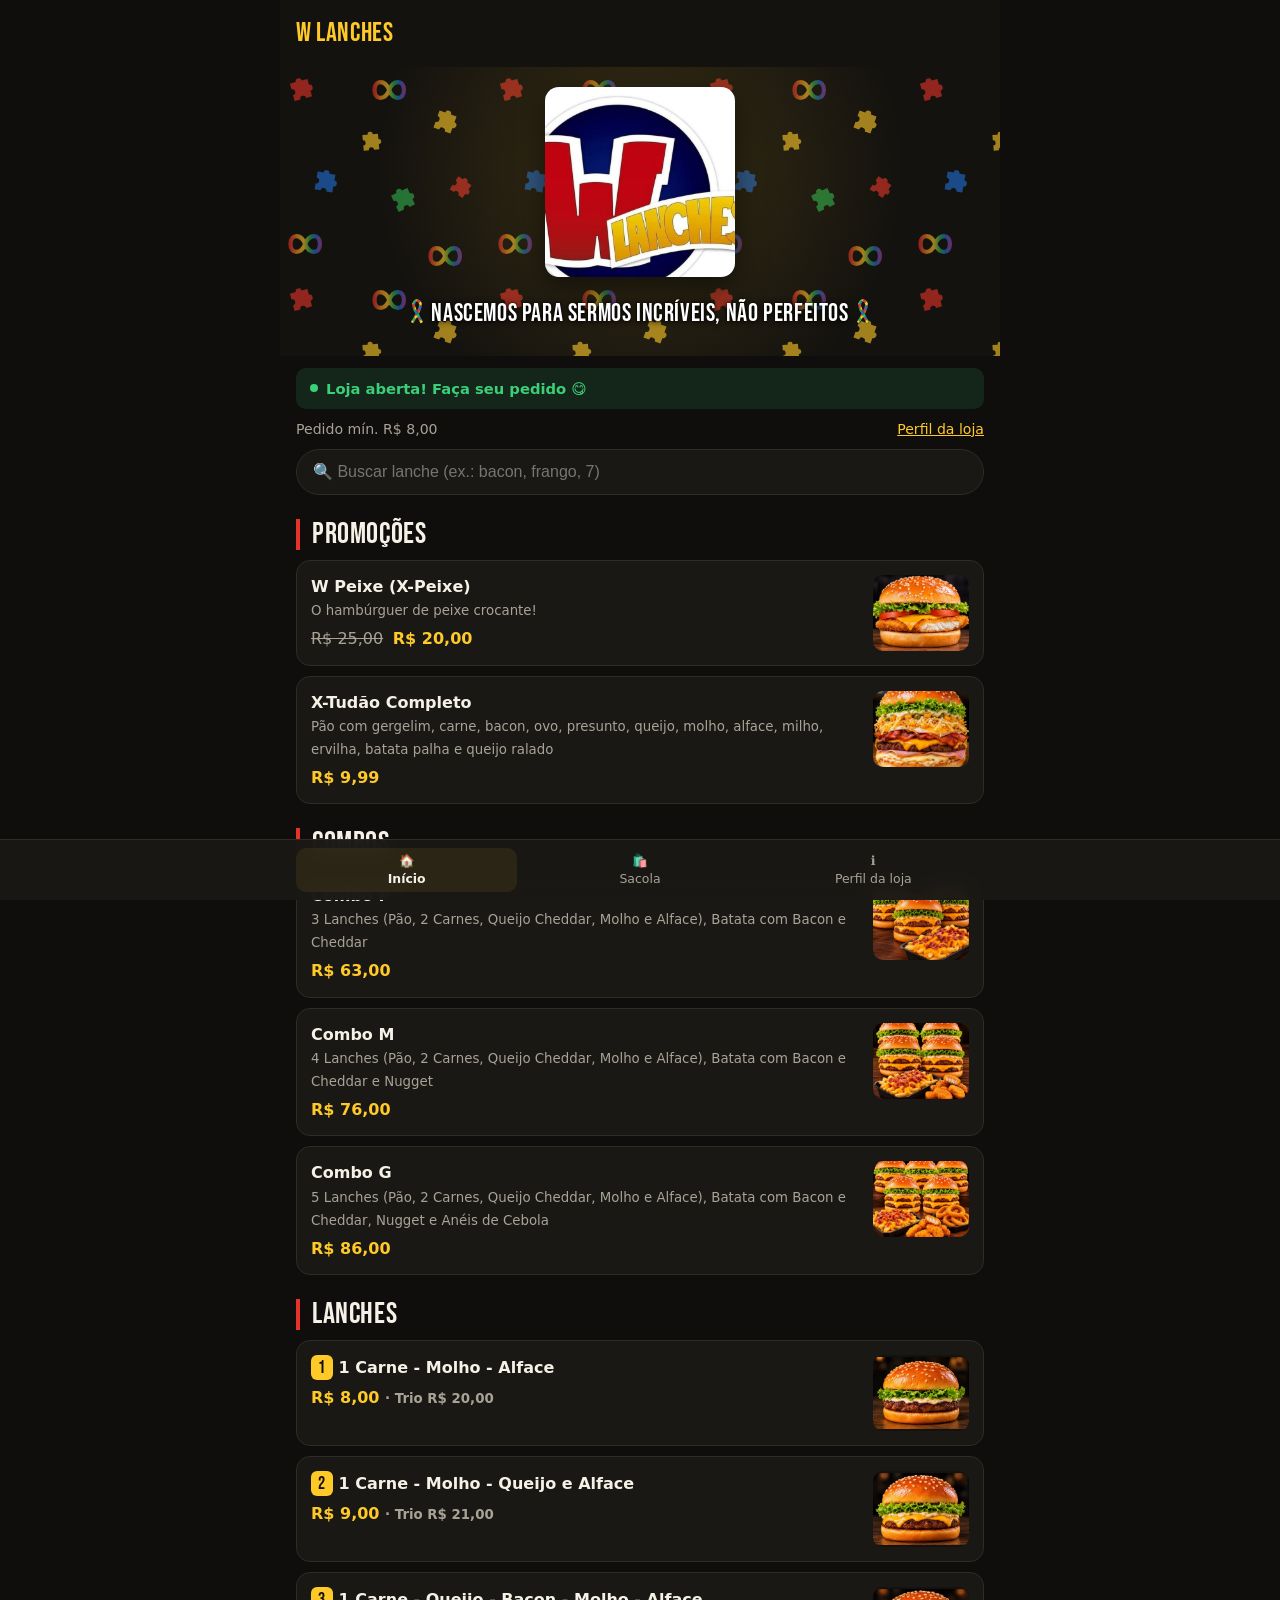
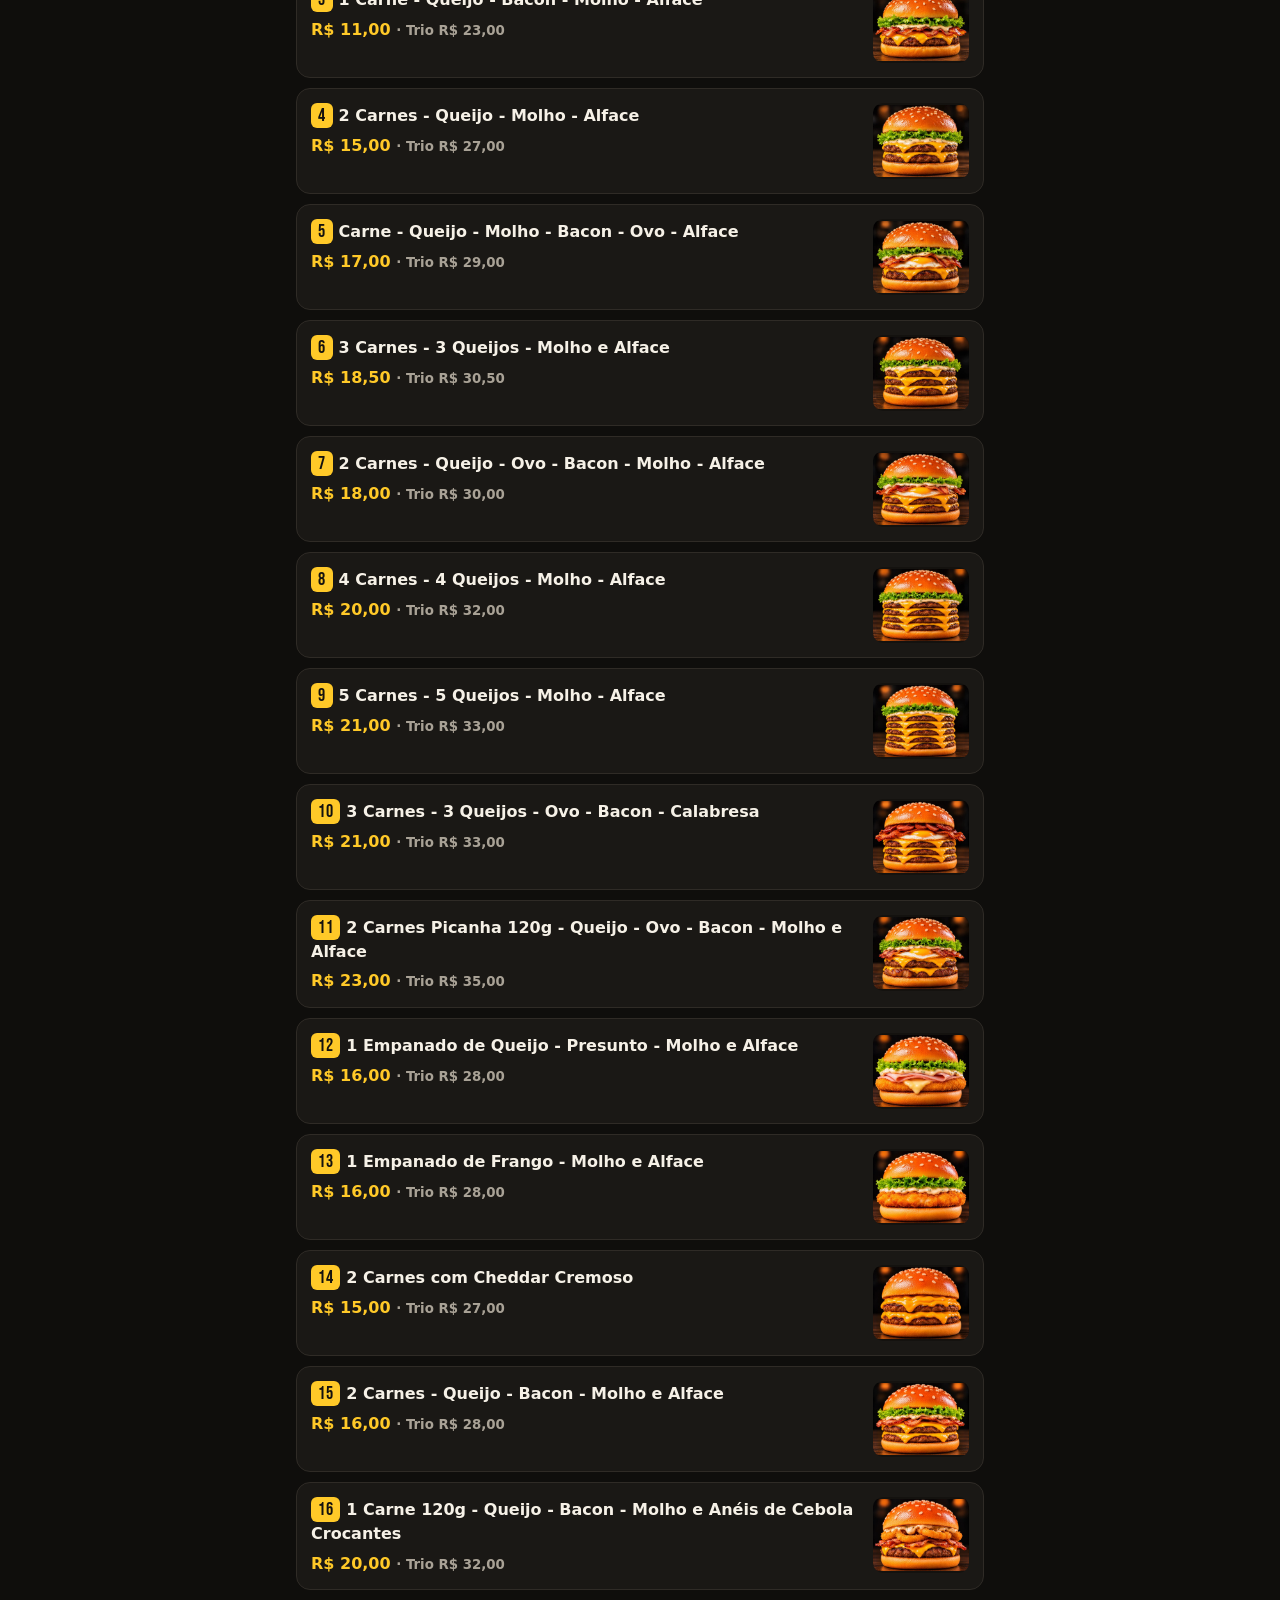
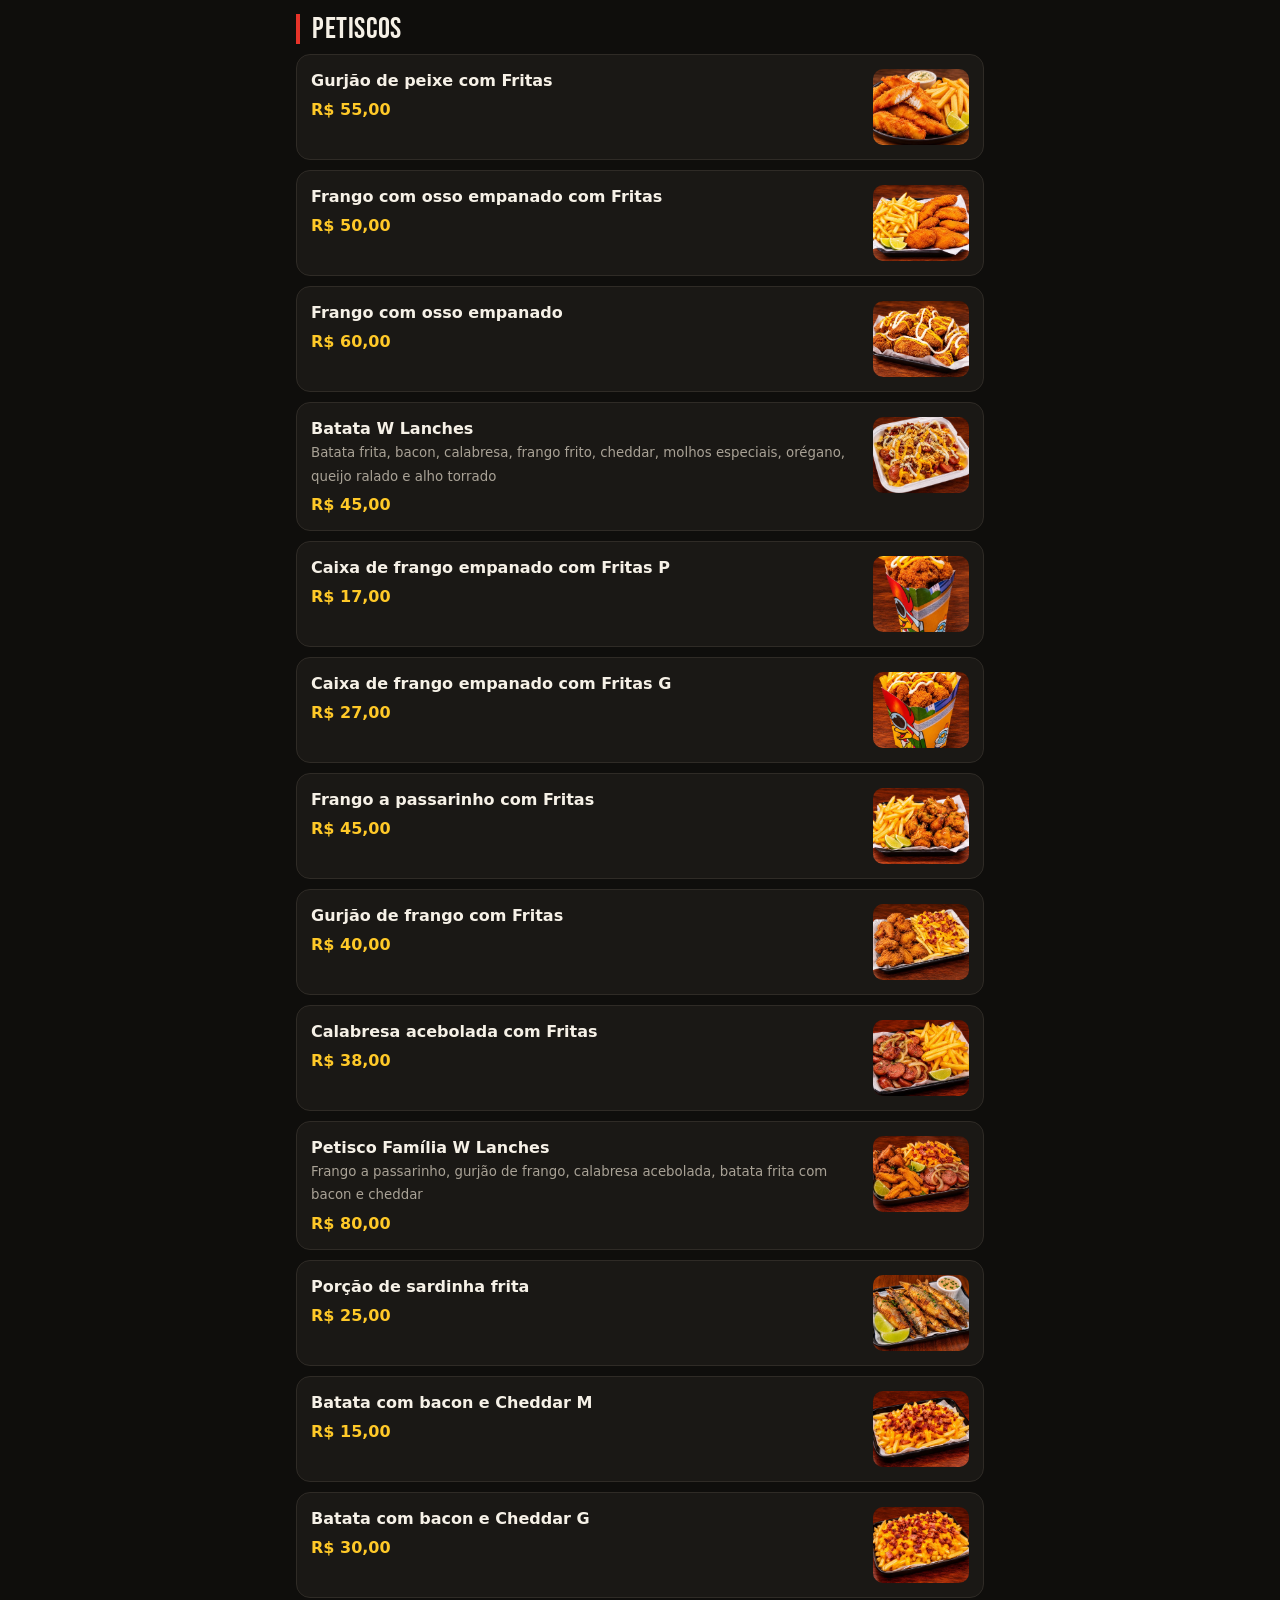
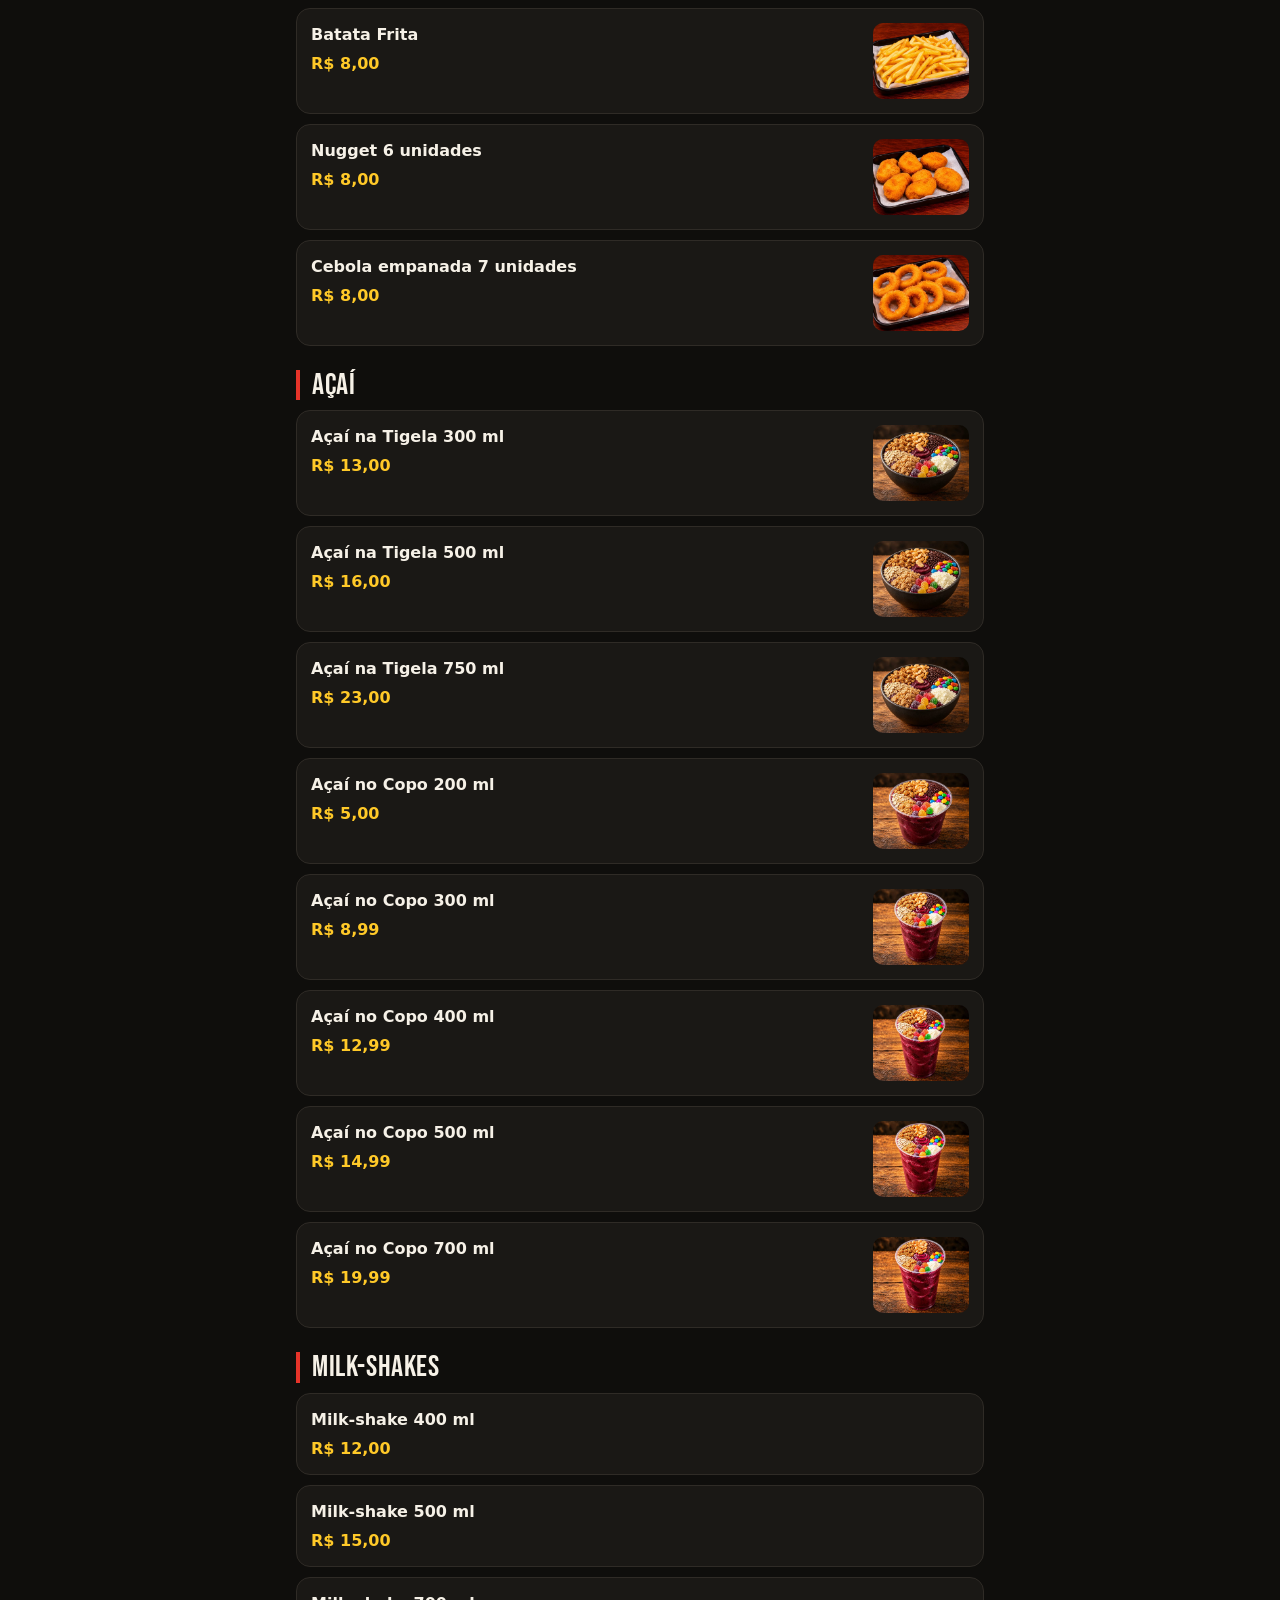
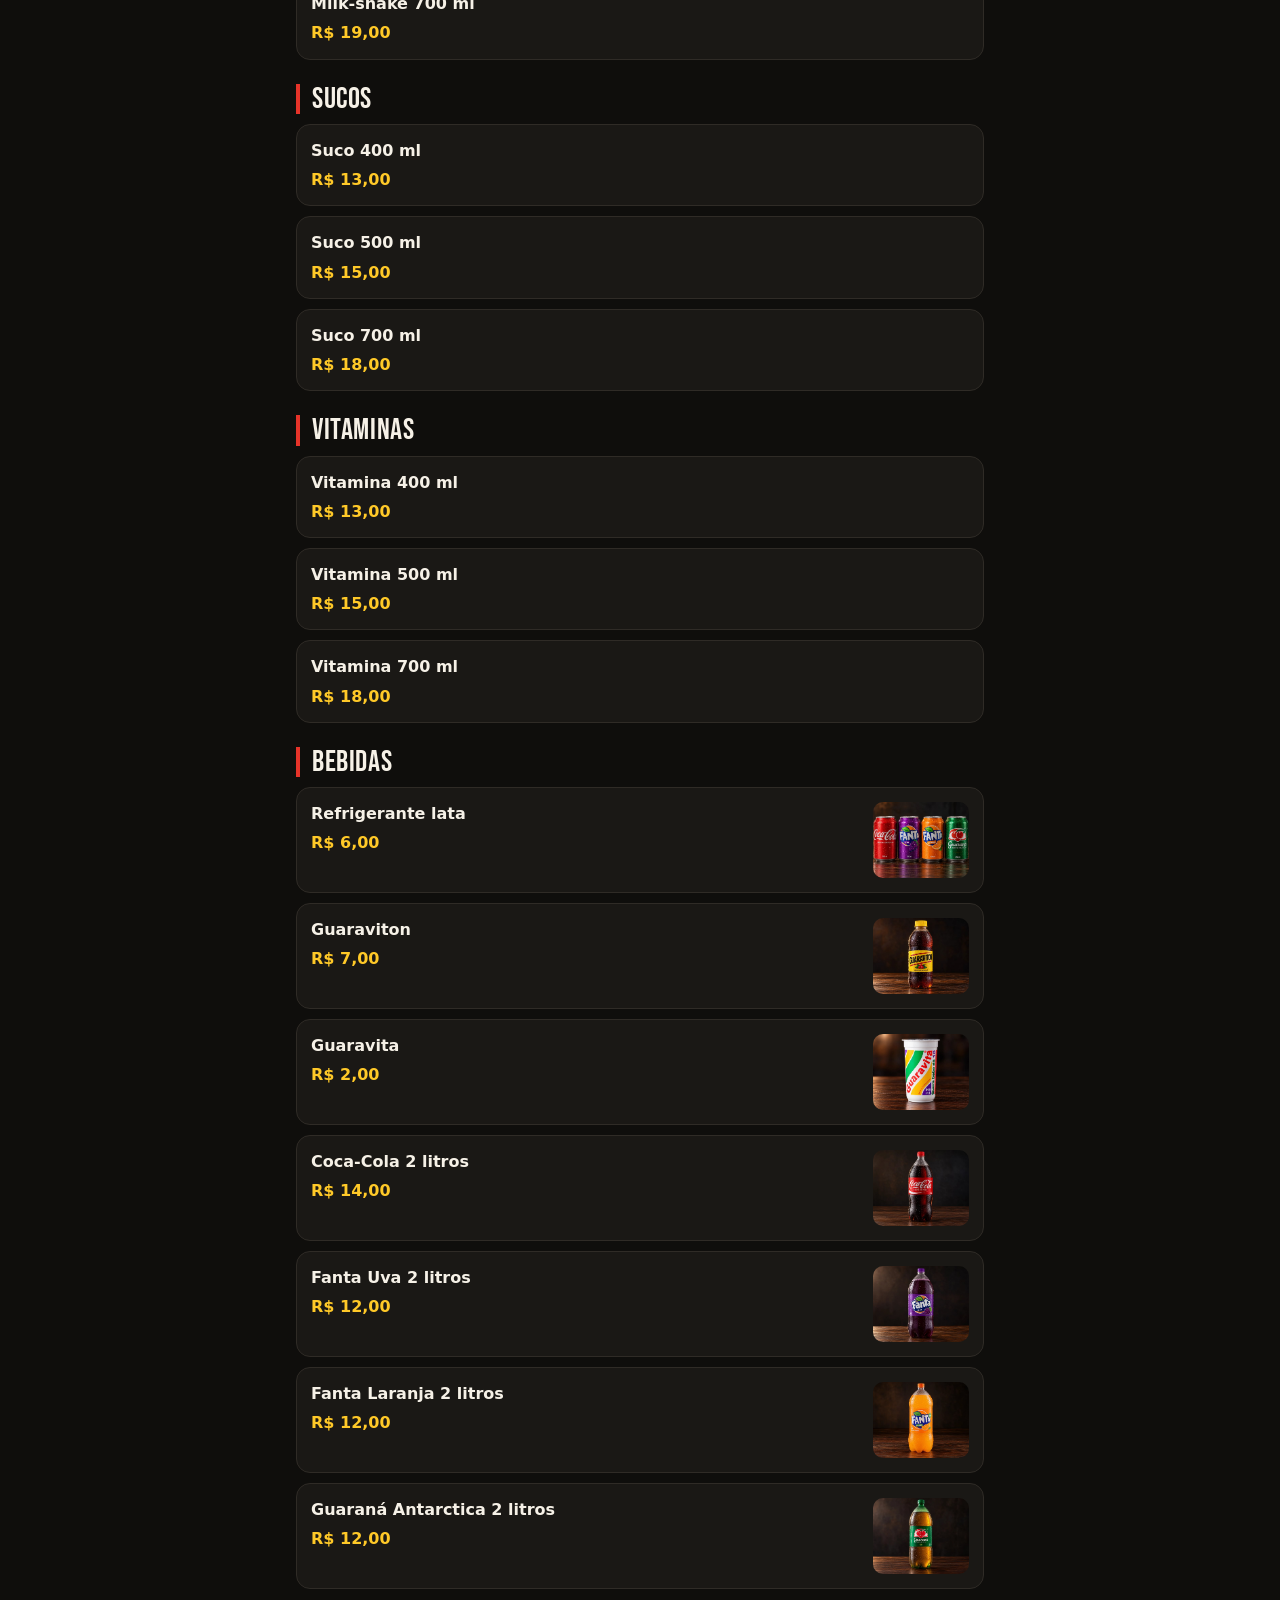
==== commit 76027090: "Pedidos registrados pela equipe na página da planilha (acesso privado) em vez de gravação pública pe" ====
--- a/lanchonete/index.html
+++ b/lanchonete/index.html
@@ -11,8 +11,8 @@
 <!-- Prévia do link no WhatsApp. ponytail: endereço absoluto; se o endereço do site mudar, troque aqui também -->
 <meta property="og:title" content="W Lanches – Aqui você pede pelo número">
 <meta property="og:description" content="Lanches, combos e petiscos em Belford Roxo. Monte seu pedido e envie pelo WhatsApp.">
-<meta property="og:image" content="https://wlanches.wlanches-rj.workers.dev/img/logo-w.jpg">
-<meta property="og:url" content="https://wlanches.wlanches-rj.workers.dev/">
+<meta property="og:image" content="https://wlanches.viniciusdev.workers.dev/img/logo-w.jpg">
+<meta property="og:url" content="https://wlanches.viniciusdev.workers.dev/">
 <meta property="og:type" content="website">
 <link rel="preconnect" href="https://fonts.googleapis.com">
 <link href="https://fonts.googleapis.com/css2?family=Bebas+Neue&display=swap" rel="stylesheet">
@@ -330,7 +330,7 @@
       </h2>
     </div>
     ${statusHTML()}
-    <div class="linha-info"><span>Pedido mín. ${real(LOJA.pedidoMinimo)} · Entrega ${real(LOJA.taxaKm)}/km</span><a href="#/perfil">Perfil da loja</a></div>
+    <div class="linha-info"><span>Pedido mín. ${real(LOJA.pedidoMinimo)}</span><a href="#/perfil">Perfil da loja</a></div>
     <input class="busca" id="busca" type="search" placeholder="🔍 Buscar lanche (ex.: bacon, frango, 7)" aria-label="Buscar lanche">
     <div id="lista"></div>`;
   const lista = document.getElementById("lista");
@@ -443,7 +443,7 @@
         <input id="nome" type="text" required autocomplete="name" maxlength="60">
         <label class="campo">Como quer receber?</label>
         <label class="opcao"><span>Retirar no local<br><small class="dica">${LOJA.endereco}</small></span><input type="radio" name="receber" value="retirada" checked></label>
-        <label class="opcao"><span>Entrega por motoboy<br><small class="dica">${real(LOJA.taxaKm)} por km</small></span><input type="radio" name="receber" value="entrega"></label>
+        <label class="opcao"><span>Entrega por motoboy</span><input type="radio" name="receber" value="entrega"></label>
         <div id="campoEntrega" hidden>
           <label class="campo" for="endereco">Endereço de entrega</label>
           <input id="endereco" type="text" maxlength="150" autocomplete="street-address" placeholder="Rua, número, bairro, ponto de referência">
@@ -504,14 +504,16 @@
   form.onchange = atualizar;
   form.onsubmit = e => {
     e.preventDefault();
-    const msg = montarMensagem({
+    const pedido = {
+      num: String(Math.floor(1000 + Math.random() * 9000)), // nº curto pra loja casar a nota com a conversa
       nome: form.nome.value.trim(),
       pagamento: form.pagamento.value, troco: form.troco.value.trim(),
       entrega: entrega() ? { ...ent, endereco: form.endereco.value.trim() } : null,
-    });
+    };
+    const msg = montarMensagem(pedido);
     window.open(`https://wa.me/${LOJA.whatsapp}?text=${encodeURIComponent(msg)}`, "_blank");
     sacola = []; salvar();
-    app.innerHTML = `${barra("Pedido enviado")}<div class="vazio"><p>✅ Seu pedido foi aberto no WhatsApp.<br>É só tocar em <b>enviar</b> lá na conversa!</p><br><a class="btn" href="#/">Voltar ao cardápio</a></div>`;
+    app.innerHTML = `${barra("Confirme no WhatsApp")}<div class="vazio"><p>✅ Seu pedido foi aberto no WhatsApp.<br>É só tocar em <b>enviar</b> lá na conversa!</p><br><a class="btn" href="#/">Voltar ao cardápio</a></div>`;
   };
   atualizar();
 }
@@ -532,8 +534,7 @@
   return 6371 * 2 * Math.asin(Math.sqrt(a)) * 1.3;
 }
 
-function montarMensagem({ nome, pagamento, troco, entrega = null }) {
-  const num = String(Math.floor(1000 + Math.random() * 9000)); // nº curto pra loja casar a nota com a conversa
+function montarMensagem({ num, nome, pagamento, troco, entrega = null }) {
   const taxa = entrega?.taxa || null;
   const total = subtotal() + (taxa || 0);
   const km = entrega?.km ? `${entrega.km.toFixed(1).replace(".", ",")} km` : "";
@@ -559,7 +560,7 @@
     <div class="titulo-sec">Formas de pagamento</div>
     <div class="lista-info">${LOJA.pagamentos.map(p => `<div><span>${p}</span></div>`).join("")}</div>
     <div class="titulo-sec">Pedidos pelo site</div>
-    <div class="lista-info"><div><span>Retirada no local</span><span>✔</span></div><div><span>Entrega por motoboy</span><span>${real(LOJA.taxaKm)} por km</span></div><div><span>Pedido mínimo</span><span>${real(LOJA.pedidoMinimo)}</span></div></div>
+    <div class="lista-info"><div><span>Retirada no local</span><span>✔</span></div><div><span>Entrega por motoboy</span><span>✔</span></div><div><span>Pedido mínimo</span><span>${real(LOJA.pedidoMinimo)}</span></div></div>
     <div class="titulo-sec">Contato</div>
     <div class="lista-info"><div><span>Telefone / WhatsApp</span><a href="https://wa.me/${LOJA.whatsapp}" target="_blank" rel="noopener">${LOJA.telefone}</a></div><div><span>Instagram</span><a href="https://instagram.com/${LOJA.instagram}" target="_blank" rel="noopener">@${LOJA.instagram}</a></div></div>
     <div class="titulo-sec">Endereço</div>
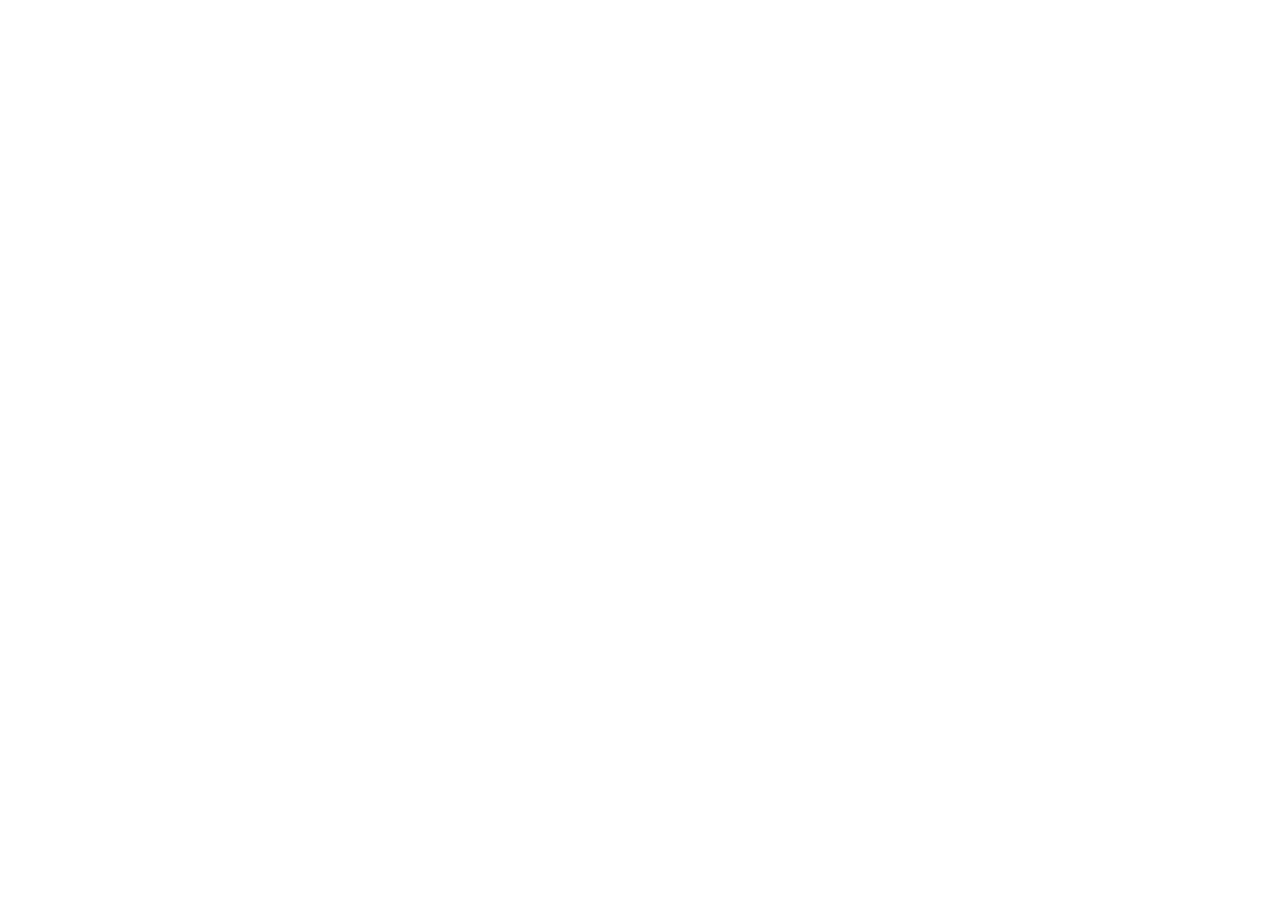
==== commit 857fc856: "LGPD (Política de Privacidade, Termos, canal do titular), cabeçalhos de segurança, HTTPS, fonte loca" ====
--- a/lanchonete/index.html
+++ b/lanchonete/index.html
@@ -2,6 +2,10 @@
 <html lang="pt-BR" class="escuro">
 <head>
 <meta charset="utf-8">
+<script>
+  // O endereço workers.dev também responde em http; leva quem chegar assim para a versão segura
+  if (location.protocol === "http:" && !/^(localhost|127\.0\.0\.1)$/.test(location.hostname)) location.replace("https:" + location.href.slice(5));
+</script>
 <meta name="viewport" content="width=device-width, initial-scale=1">
 <title>W Lanches</title>
 <meta name="description" content="W Lanches: aqui você pede pelo número. Monte seu pedido e envie pelo WhatsApp.">
@@ -14,9 +18,9 @@
 <meta property="og:image" content="https://wlanches.viniciusdev.workers.dev/img/logo-w.jpg">
 <meta property="og:url" content="https://wlanches.viniciusdev.workers.dev/">
 <meta property="og:type" content="website">
-<link rel="preconnect" href="https://fonts.googleapis.com">
-<link href="https://fonts.googleapis.com/css2?family=Bebas+Neue&display=swap" rel="stylesheet">
 <style>
+  /* Fonte servida pelo próprio site: o navegador do cliente não contata o Google ao abrir o cardápio */
+  @font-face { font-family: "Bebas Neue"; font-style: normal; font-weight: 400; font-display: swap; src: url(fontes/bebas-neue-latin.woff2) format("woff2"); }
   /* Paleta da marca: amarelo = ação, vermelho do "W" = destaque/alerta.
      Tema claro é o padrão; para voltar ao escuro, troque <html lang="pt-BR"> por <html lang="pt-BR" class="escuro"> */
   :root {
@@ -109,6 +113,10 @@
   .totais { margin: 0 16px; padding: 14px; background: var(--superficie-2); border-radius: var(--raio); }
   .totais div { display: flex; justify-content: space-between; padding: 3px 0; color: var(--texto-suave); }
   .totais .total { font-weight: 800; font-size: 1.2rem; color: var(--destaque); border-top: 1px solid var(--linha); margin-top: 6px; padding-top: 8px; }
+  .legal { text-align: center; padding: 24px 16px 8px; font-size: .82rem; color: var(--texto-suave); }
+  .legal a { color: var(--texto-suave); }
+  .aviso-legal { font-size: .78rem; color: var(--texto-suave); text-align: center; margin-top: 10px; }
+  .aviso-legal a { color: var(--texto-suave); }
   .vazio { text-align: center; padding: 48px 16px; color: var(--texto-suave); }
   .lista-info div { display: flex; justify-content: space-between; padding: 10px 16px; border-bottom: 1px solid var(--linha); }
   .lista-info .hoje { font-weight: 700; background: var(--sel); }
@@ -332,7 +340,8 @@
     ${statusHTML()}
     <div class="linha-info"><span>Pedido mín. ${real(LOJA.pedidoMinimo)}</span><a href="#/perfil">Perfil da loja</a></div>
     <input class="busca" id="busca" type="search" placeholder="🔍 Buscar lanche (ex.: bacon, frango, 7)" aria-label="Buscar lanche">
-    <div id="lista"></div>`;
+    <div id="lista"></div>
+    <p class="legal"><a href="privacidade.html">Política de Privacidade</a> · <a href="termos.html">Termos de Uso</a></p>`;
   const lista = document.getElementById("lista");
   const desenhar = (q = "") => {
     const semAcento = t => t.normalize("NFD").replace(/[\u0300-\u036f]/g, "").toLowerCase();
@@ -459,6 +468,7 @@
       </div>
       <div class="totais" id="totais"></div>
       <div class="bloco"><button class="btn" id="enviar" type="submit">Enviar pedido pelo WhatsApp</button>
+        <p class="aviso-legal">Usamos seu nome e, na entrega, seu endereço só para preparar e entregar o pedido. Ao enviar, você concorda com os <a href="termos.html" target="_blank">Termos de Uso</a> e a <a href="privacidade.html" target="_blank">Política de Privacidade</a>.</p>
         <p id="erro" class="vazio" style="padding:8px 0" hidden></p></div>
     </form>`;
 
@@ -565,7 +575,9 @@
     <div class="lista-info"><div><span>Telefone / WhatsApp</span><a href="https://wa.me/${LOJA.whatsapp}" target="_blank" rel="noopener">${LOJA.telefone}</a></div><div><span>Instagram</span><a href="https://instagram.com/${LOJA.instagram}" target="_blank" rel="noopener">@${LOJA.instagram}</a></div></div>
     <div class="titulo-sec">Endereço</div>
     <div class="bloco"><p>${LOJA.endereco}</p><br>
-      <a href="https://www.google.com/maps/search/?api=1&query=${LOJA.lat},${LOJA.lon}" target="_blank" rel="noopener">📍 Ver no mapa</a></div>`;
+      <a href="https://www.google.com/maps/search/?api=1&query=${LOJA.lat},${LOJA.lon}" target="_blank" rel="noopener">📍 Ver no mapa</a></div>
+    <div class="titulo-sec">Seus dados</div>
+    <div class="lista-info"><div><span>Política de Privacidade</span><a href="privacidade.html">Ler</a></div><div><span>Termos de Uso</span><a href="termos.html">Ler</a></div><div><span>Pedidos sobre seus dados</span><a href="https://wa.me/${LOJA.whatsapp}?text=${encodeURIComponent("Olá! Quero fazer uma solicitação sobre meus dados pessoais (LGPD).")}" target="_blank" rel="noopener">WhatsApp</a></div></div>`;
 }
 
 // ===== Navegação: #/ , #/produto/3 , #/sacola , #/perfil =====
